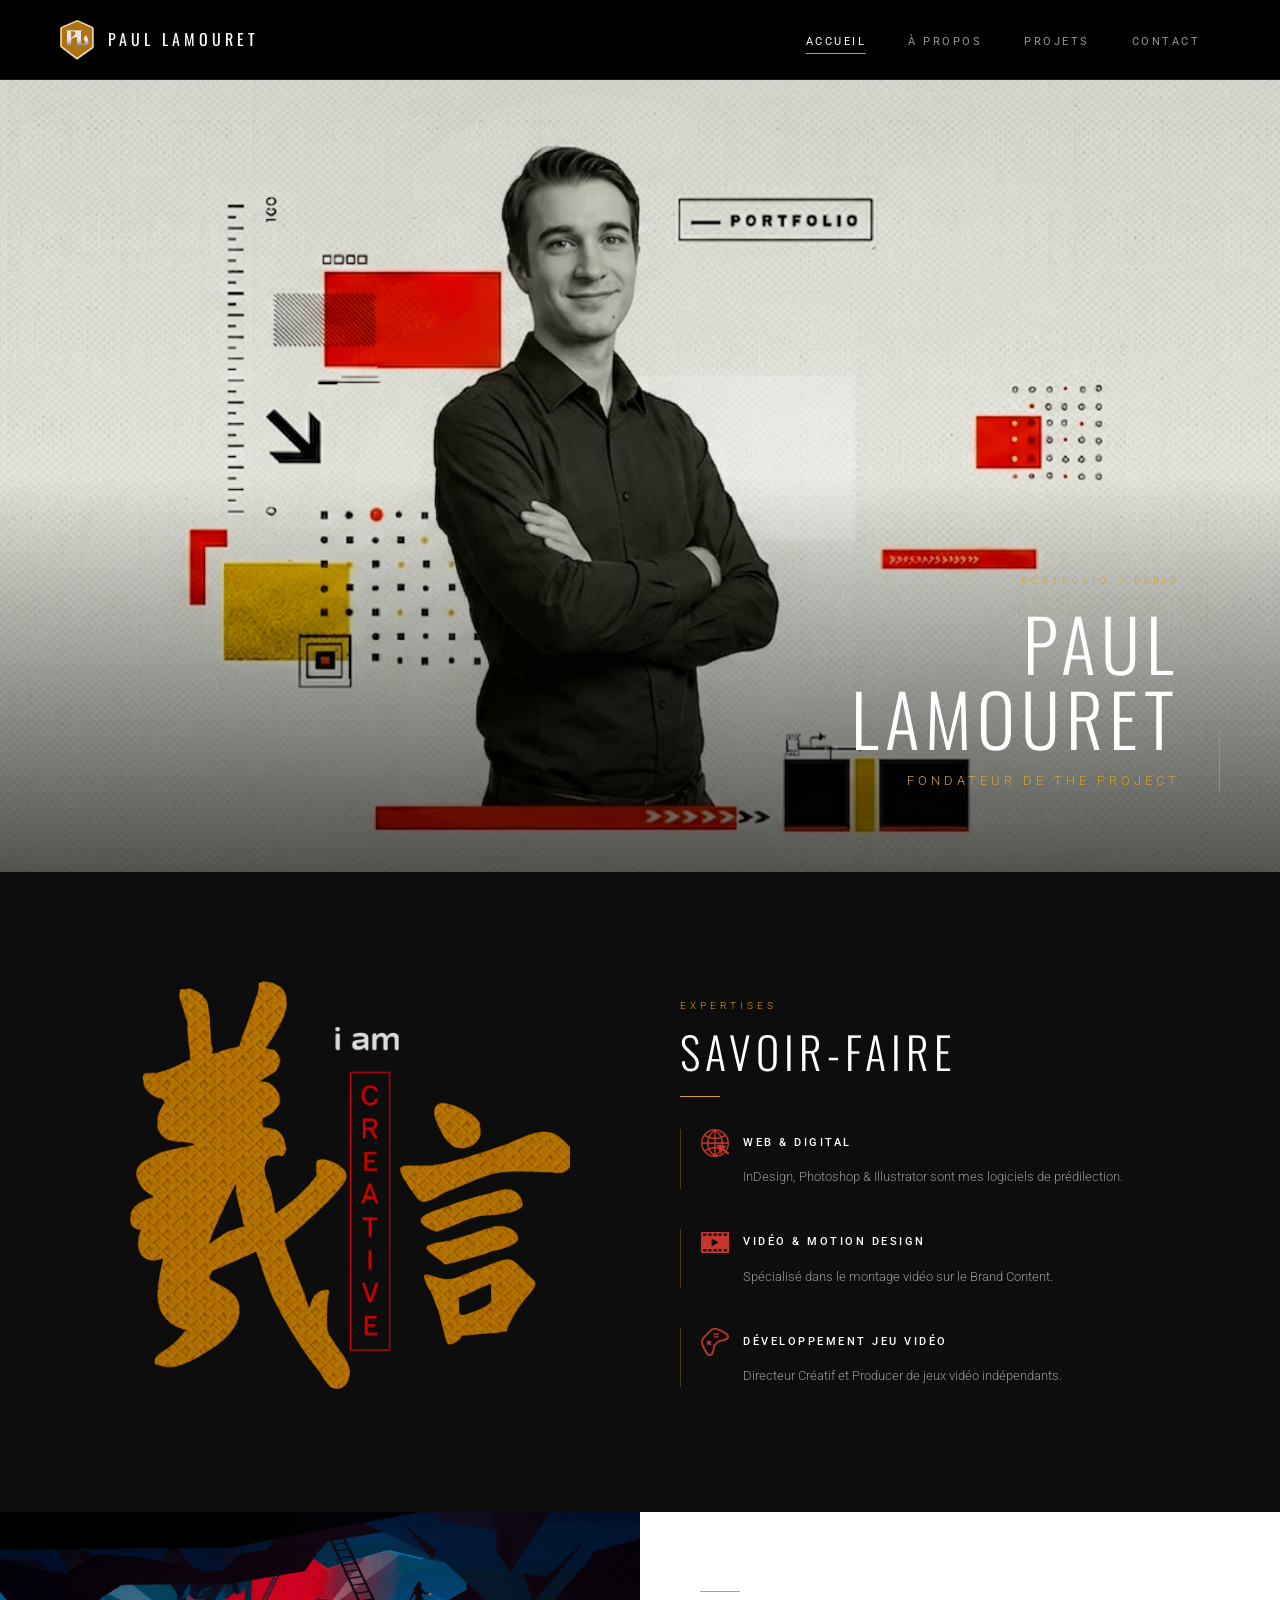
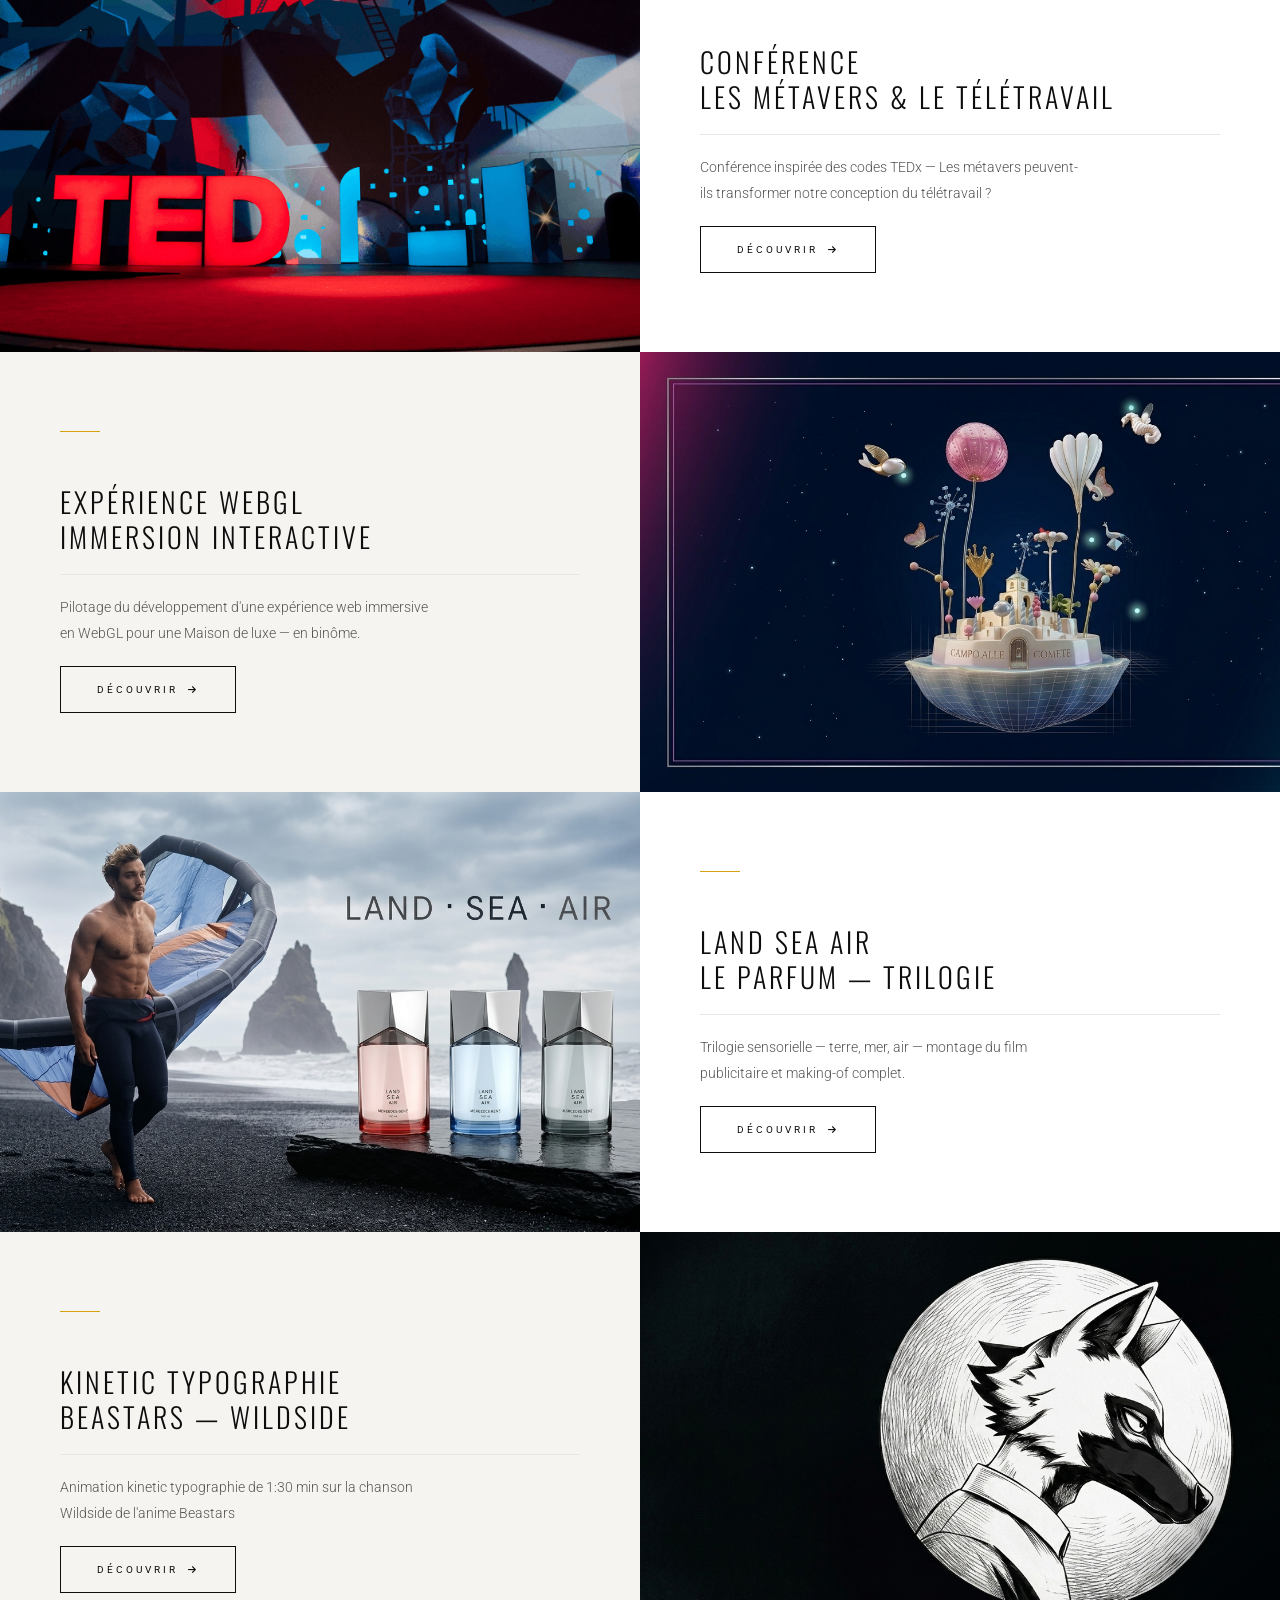
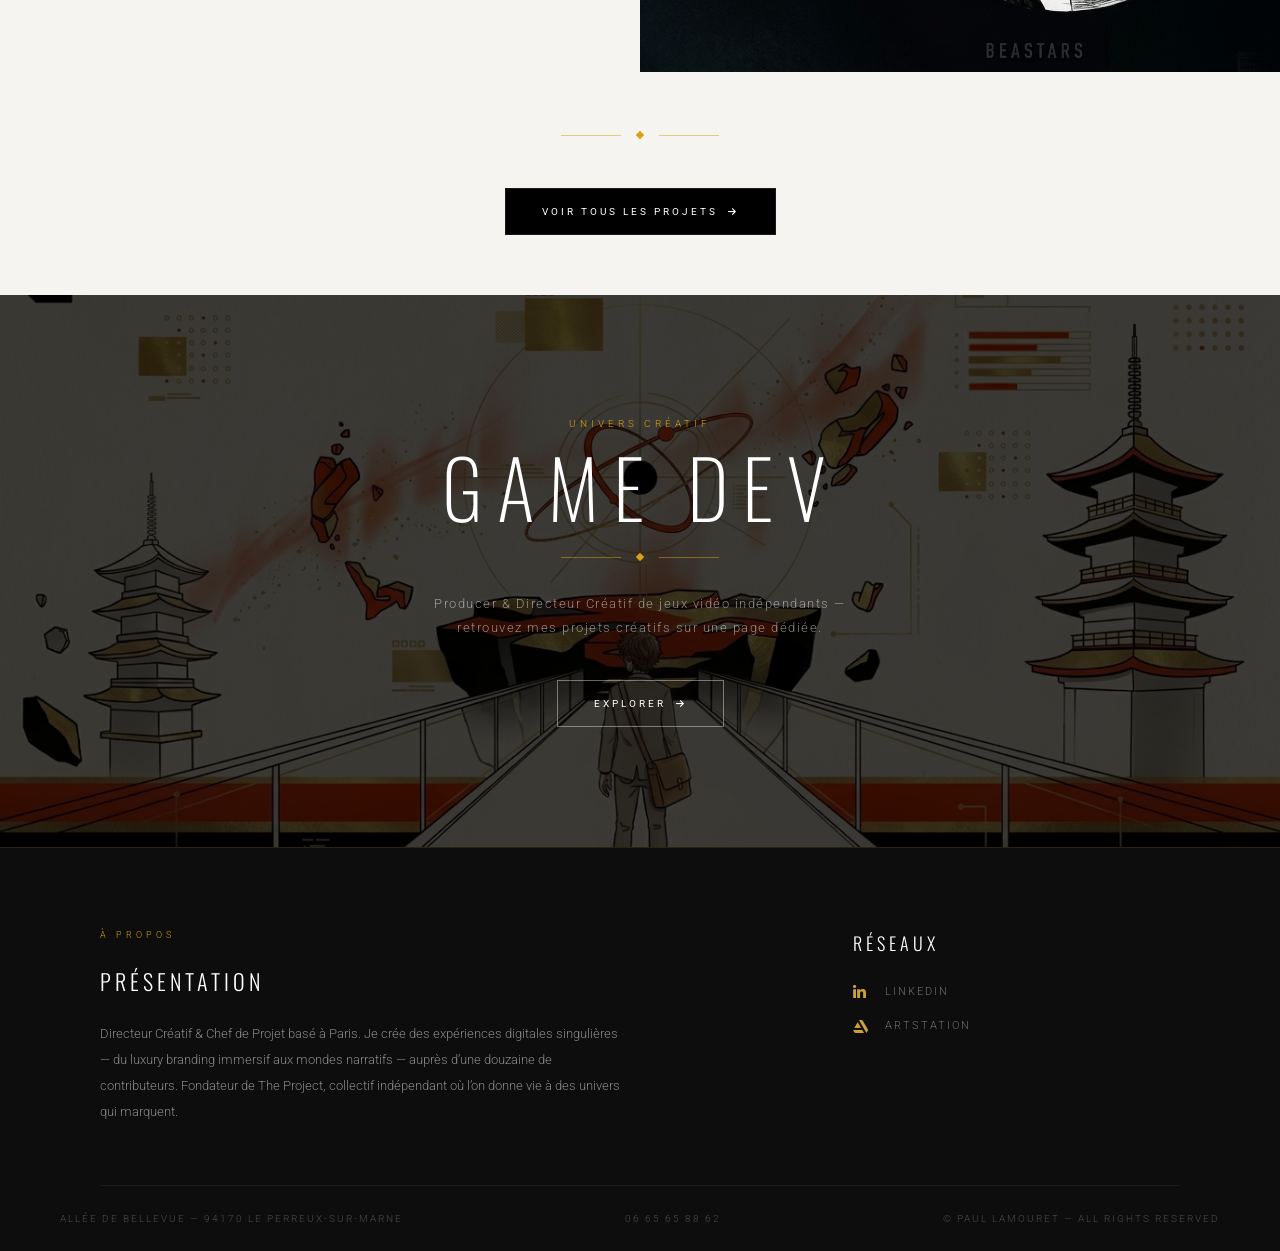
==== index.html @ 54b61cee "First Push Projet Porfolio" ====
<!DOCTYPE html>
<html lang="fr">
<head>
  <meta charset="UTF-8">
  <meta name="viewport" content="width=device-width, initial-scale=1.0">
  <title>Paul Lamouret | Directeur Créatif & Chef de Projet — Paris</title>
  <meta name="description" content="Portfolio de Paul Lamouret, Directeur Créatif & Chef de Projet basé à Paris. Projets digitaux, luxury branding, motion design et jeux vidéo narratifs indépendants.">
  <link rel="canonical" href="https://www.paul-lamouret.fr/">
  <!-- Open Graph -->
  <meta property="og:type"        content="website">
  <meta property="og:url"         content="https://www.paul-lamouret.fr/">
  <meta property="og:title"       content="Paul Lamouret | Directeur Créatif & Chef de Projet — Paris">
  <meta property="og:description" content="Portfolio de Paul Lamouret, Directeur Créatif & Chef de Projet basé à Paris. Projets digitaux, luxury branding, motion design et jeux vidéo narratifs indépendants.">
  <meta property="og:image"       content="https://www.paul-lamouret.fr/uploads/background-home-Paul-LAMOURET-sZfX.png">
  <!-- Twitter Card -->
  <meta name="twitter:card"        content="summary_large_image">
  <meta name="twitter:title"       content="Paul Lamouret | Directeur Créatif & Chef de Projet — Paris">
  <meta name="twitter:description" content="Portfolio de Paul Lamouret, Directeur Créatif & Chef de Projet basé à Paris.">
  <meta name="twitter:image"       content="https://www.paul-lamouret.fr/uploads/background-home-Paul-LAMOURET-sZfX.png">
  <link rel="icon" type="image/png" href="./uploads/Logo-final-e41I.png">
  <link rel="preconnect" href="https://fonts.googleapis.com">
  <link rel="preconnect" href="https://fonts.gstatic.com" crossorigin>
  <link href="https://fonts.googleapis.com/css2?family=Oswald:wght@200;300;400;600&family=Roboto:wght@100;300;400;500&display=swap" rel="stylesheet">
  <link rel="stylesheet" href="https://cdnjs.cloudflare.com/ajax/libs/font-awesome/6.5.0/css/all.min.css">
  <link rel="stylesheet" href="./css/style.css?v=1.0">
  <!-- Schema.org Person -->
  <script type="application/ld+json">
  {
    "@context": "https://schema.org",
    "@type": "Person",
    "name": "Paul Lamouret",
    "jobTitle": "Directeur Créatif & Chef de Projet",
    "url": "https://www.paul-lamouret.fr",
    "sameAs": [
      "https://fr.linkedin.com/in/paul-lamouret-89ba94174",
      "https://www.artstation.com/kenji-ashirogy"
    ],
    "address": {
      "@type": "PostalAddress",
      "addressLocality": "Le Perreux-sur-Marne",
      "postalCode": "94170",
      "addressCountry": "FR"
    },
    "email": "loky.jason@gmail.com",
    "telephone": "+33665658862"
  }
  </script>
</head>
<body>
  <script src="./js/load-navbar.js?v=1.0"></script>

  <!-- ========== HERO ========== -->
  <section class="hero fade-in" data-parallax style="background-image: url('./uploads/Home_hero.png');">
    <div class="hero-content">
      <span class="hero-label">Portfolio — Paris</span>
      <h1 class="hero-title fade-in">Paul<br>Lamouret</h1>
      <p class="hero-subtitle fade-in">Fondateur de The Project</p>
    </div>
  </section>

  <!-- ========== SERVICES ========== -->
  <section class="section section-dark">
    <div class="container">
      <div class="services-grid">

        <div>
          <img src="./uploads/Creative-6zF8.png" alt="Créatif" class="services-image">
        </div>

        <div>
          <span class="section-eyebrow fade-in">Expertises</span>
          <h2 class="section-title light fade-in">Savoir-faire</h2>
          <div class="gold-line"></div>
          <div class="service-list">

            <div class="service-item fade-in">
              <div class="service-item-header">
                <img src="./uploads/Web-7pFN.png" alt="">
                <span class="service-item-title">Web &amp; Digital</span>
              </div>
              <p>InDesign, Photoshop &amp; Illustrator sont mes logiciels de prédilection.</p>
            </div>

            <div class="service-item fade-in">
              <div class="service-item-header">
                <img src="./uploads/Video-pbIC.png" alt="">
                <span class="service-item-title">Vidéo &amp; Motion Design</span>
              </div>
              <p>Spécialisé dans le montage vidéo sur le Brand Content.</p>
            </div>

            <div class="service-item fade-in">
              <div class="service-item-header">
                <img src="./uploads/Game-I3lt.png" alt="">
                <span class="service-item-title">Développement Jeu Vidéo</span>
              </div>
              <p>Directeur Créatif et Producer de jeux vidéo indépendants.</p>
            </div>

          </div>
        </div>

      </div>
    </div>
  </section>

  <!-- ========== PROJETS FEATURED (générés dynamiquement) ========== -->
  <div id="featured-projects"></div>

  <!-- CTA Voir tous les projets -->
  <section class="section-sm" style="background:var(--off-white);">
    <div class="container text-center">
      <div class="ornament" style="margin-bottom:50px;">
        <div class="ornament-diamond"></div>
      </div>
      <a href="projects.html" class="btn btn-dark">
        <span>Voir tous les projets</span>
        <i class="fas fa-arrow-right" style="font-size:9px;"></i>
      </a>
    </div>
  </section>

  <!-- ========== GAME DEV CTA ========== -->
  <section class="gamedev-cta" style="background-image: url('./uploads/Banniere_GameDev.png');">
    <div class="gamedev-cta-content">
      <span class="section-eyebrow">Univers Créatif</span>
      <h2 class="gamedev-cta-title">Game Dev</h2>
      <div class="ornament" style="margin: 28px auto 32px;">
        <div class="ornament-diamond"></div>
      </div>
      <p class="gamedev-cta-text">Producer &amp; Directeur Créatif de jeux vidéo indépendants — retrouvez mes projets créatifs sur une page dédiée.</p>
      <a href="games.html" class="btn btn-outline-white">
        <span>Explorer</span>
        <i class="fas fa-arrow-right" style="font-size:9px;"></i>
      </a>
    </div>
  </section>


  <!-- Données projets (nécessaire pour la sélection dynamique) -->
  <script src="./js/projects-data.js?v=1.0"></script>
  <script src="./js/scroll-reveal.js?v=1.0"></script>
  <script src="./js/load-footer.js?v=1.0"></script>

  <script>
    // =====================================================
    // PROJETS FEATURED — CONFIGURATION
    // Pour changer les projets affichés, modifier uniquement
    // les "id" ci-dessous (doivent correspondre aux slugs de PROJECTS_DATA)
    // Le "label" est le sous-titre affiché sous le titre principal
    // =====================================================
    var FEATURED = [
      { id: 'conference-tedx',  label: 'Les Métavers & le Télétravail' },
      { id: 'experience-webgl', label: 'Immersion Interactive' },
      { id: 'land-sea-air',     label: 'Le Parfum — Trilogie' },
      { id: 'kinetic-beastars', label: 'Beastars — Wildside' }
    ];

    // ===== GÉNÉRATION DES SECTIONS =====
    var featuredRoot = document.getElementById('featured-projects');

    FEATURED.forEach(function(featured, i) {
      var project = PROJECTS_DATA.find(function(p) { return p.id === featured.id; });
      if (!project) return;

      var isReverse = (i % 2 === 1);
      var section   = document.createElement('section');
      section.className   = 'section';
      section.style.padding = '0';

      section.innerHTML =
        '<div class="project-row' + (isReverse ? ' reverse' : '') + '">' +
          '<div class="project-image project-image-link"' +
               ' style="background-image:url(\'' + project.heroImage + '\');' +
                        (isReverse ? ' background-position:left center;' : '') + '"' +
               ' data-href="project-detail.html?id=' + project.id + '"' +
               ' role="link" tabindex="0"' +
               ' aria-label="Voir le projet ' + project.title + '">' +
          '</div>' +
          '<div class="project-info"' + (isReverse ? ' style="background:var(--off-white);"' : '') + '>' +
            '<div class="gold-line"></div>' +
            '<h2>' + project.title + '<br>' + featured.label + '</h2>' +
            '<div class="project-separator"></div>' +
            '<p>' + project.description + '</p>' +
            '<div>' +
              '<a href="project-detail.html?id=' + project.id + '" class="btn btn-outline">' +
                '<span>Découvrir</span>' +
                '<i class="fas fa-arrow-right" style="font-size:9px;"></i>' +
              '</a>' +
            '</div>' +
          '</div>' +
        '</div>';

      featuredRoot.appendChild(section);
    });

    // ===== CLIC SUR LES IMAGES → PAGE DÉTAIL =====
    document.querySelectorAll('.project-image-link').forEach(function(el) {
      el.addEventListener('click', function() {
        window.location.href = el.dataset.href;
      });
      el.addEventListener('keydown', function(e) {
        if (e.key === 'Enter' || e.key === ' ') window.location.href = el.dataset.href;
      });
    });
  </script>

</body>
</html>
---- css/style.css ----
/* ============================================================
   PORTFOLIO PAUL LAMOURET — LUXURY EDITION
   Palette : #000 / #fff / #d9a00f (or) / #cca236 / #c17f18
   Typography : Oswald (titres) · Roboto (corps)
   ============================================================ */

/* ===== VARIABLES ===== */
:root {
  --gold:          #d9a00f;
  --gold-dark:     #c17f18;
  --gold-light:    #cca236;
  --black:         #000000;
  --off-black:     #0d0d0d;
  --charcoal:      #1a1a1a;
  --white:         #ffffff;
  --off-white:     #f5f4f0;
  --grey-light:    #e8e7e3;
  --grey-mid:      #999896;
  --grey-text:     #555;

  --font-display:  'Oswald', sans-serif;
  --font-body:     'Roboto', sans-serif;

  --ease:          cubic-bezier(0.25, 0.46, 0.45, 0.94);
  --speed:         0.45s;

  --navbar-h:      80px;
  --container-w:   1200px;
}

/* ===== RESET ===== */
*, *::before, *::after { box-sizing: border-box; margin: 0; padding: 0; }
html { scroll-behavior: smooth; font-size: 16px; }
body {
  font-family: var(--font-body);
  font-weight: 300;
  color: var(--off-black);
  background: var(--white);
  line-height: 1.7;
  -webkit-font-smoothing: antialiased;
}
img { max-width: 100%; display: block; }
a { text-decoration: none; color: inherit; }
ul { list-style: none; }

/* ===== SCROLLBAR (subtil) ===== */
::-webkit-scrollbar { width: 4px; }
::-webkit-scrollbar-track { background: var(--off-white); }
::-webkit-scrollbar-thumb { background: var(--gold); border-radius: 2px; }

/* ===== SÉLECTION ===== */
::selection { background: var(--gold); color: var(--white); }

/* =============================================
   NAVBAR
   ============================================= */
.navbar {
  position: fixed;
  top: 0; left: 0; right: 0;
  z-index: 1000;
  height: var(--navbar-h);
  background: var(--black);
  display: flex;
  align-items: center;
  justify-content: space-between;
  padding: 0 60px;
  border-bottom: 1px solid rgba(217,160,15,0.15);
}

/* Trait doré animé en bas de la navbar */
.navbar::after {
  content: '';
  position: absolute;
  bottom: 0; left: 0;
  width: 0; height: 1px;
  background: var(--gold);
  transition: width 0.8s var(--ease);
}
.navbar:hover::after { width: 100%; }

/* Logo / Brand */
.navbar-brand {
  display: flex;
  align-items: center;
  gap: 14px;
  color: var(--white);
}
.navbar-brand img { height: 40px; width: auto; opacity: 0.9; }
.navbar-brand-name {
  font-family: var(--font-display);
  font-size: 16px;
  font-weight: 400;
  letter-spacing: 4px;
  text-transform: uppercase;
  color: var(--white);
}

/* Menu */
.navbar-menu { display: flex; align-items: center; gap: 2px; }
.navbar-menu a {
  position: relative;
  color: var(--grey-mid);
  font-family: var(--font-body);
  font-size: 11px;
  font-weight: 400;
  letter-spacing: 2.5px;
  text-transform: uppercase;
  padding: 8px 20px;
  transition: color var(--speed) var(--ease);
}
.navbar-menu a::after {
  content: '';
  position: absolute;
  bottom: 2px; left: 50%;
  transform: translateX(-50%);
  width: 0; height: 1px;
  background: var(--gold);
  transition: width 0.35s var(--ease);
}
.navbar-menu a:hover,
.navbar-menu a.active { color: var(--white); }
.navbar-menu a:hover::after,
.navbar-menu a.active::after { width: calc(100% - 40px); }

/* Hamburger */
.hamburger {
  display: none;
  flex-direction: column;
  gap: 6px;
  cursor: pointer;
  background: none;
  border: none;
  padding: 8px;
}
.hamburger span {
  width: 24px; height: 1px;
  background: var(--white);
  transition: var(--speed) var(--ease);
  display: block;
}
.hamburger.open span:nth-child(1) { transform: translateY(7px) rotate(45deg); }
.hamburger.open span:nth-child(2) { opacity: 0; transform: scaleX(0); }
.hamburger.open span:nth-child(3) { transform: translateY(-7px) rotate(-45deg); }

/* Mobile Menu */
.mobile-menu {
  display: none;
  position: fixed;
  top: var(--navbar-h); left: 0; right: 0;
  background: var(--off-black);
  z-index: 999;
  flex-direction: column;
  border-top: 1px solid rgba(217,160,15,0.2);
}
.mobile-menu.open { display: flex; }
.mobile-menu a {
  color: var(--grey-mid);
  font-size: 11px;
  letter-spacing: 3px;
  text-transform: uppercase;
  padding: 20px 40px;
  border-bottom: 1px solid #1a1a1a;
  transition: color var(--speed);
}
.mobile-menu a:hover { color: var(--gold); padding-left: 50px; }

/* =============================================
   HERO
   ============================================= */
.hero {
  margin-top: var(--navbar-h);
  min-height: 88vh;
  background-size: cover;
  background-position: center center;
  background-repeat: no-repeat;
  position: relative;
  display: flex;
  align-items: flex-end;
  padding-bottom: 80px;
  overflow: hidden;
}

/* Dégradé bas du hero */
.hero::before {
  content: '';
  position: absolute;
  inset: 0;
  background: linear-gradient(
    to bottom,
    rgba(0,0,0,0.1) 0%,
    rgba(0,0,0,0.05) 50%,
    rgba(0,0,0,0.65) 100%
  );
}

/* Trait vertical doré décoratif */
.hero::after {
  content: '';
  position: absolute;
  bottom: 80px; right: calc(50% - 580px);
  width: 1px; height: 60px;
  background: var(--gold);
  opacity: 0.6;
}

.hero-content {
  position: relative;
  width: 100%;
  max-width: var(--container-w);
  margin: 0 auto;
  padding: 0 60px;
  text-align: right;
}

/* Petite étiquette au-dessus */
.hero-label {
  display: inline-block;
  font-size: 10px;
  letter-spacing: 4px;
  text-transform: uppercase;
  color: var(--gold);
  margin-bottom: 16px;
}

.hero-title {
  font-family: var(--font-display);
  font-size: clamp(42px, 6vw, 72px);
  font-weight: 300;
  letter-spacing: 6px;
  text-transform: uppercase;
  color: var(--white);
  line-height: 1.05;
}

.hero-subtitle {
  font-family: var(--font-body);
  font-size: 13px;
  font-weight: 300;
  letter-spacing: 4px;
  text-transform: uppercase;
  color: var(--gold-light);
  margin-top: 14px;
}

/* =============================================
   LAYOUT
   ============================================= */
.container {
  max-width: var(--container-w);
  margin: 0 auto;
  padding: 0 60px;
}

.section { padding: 100px 0; }
.section-sm { padding: 60px 0; }

.section-dark {
  background: var(--off-black);
  color: var(--white);
}

.section-cream { background: var(--off-white); }

/* Étiquette de section (petit texte chapô) */
.section-eyebrow {
  display: block;
  font-size: 10px;
  letter-spacing: 4px;
  text-transform: uppercase;
  color: var(--gold);
  margin-bottom: 14px;
}

/* Titre de section */
.section-title {
  font-family: var(--font-display);
  font-size: clamp(28px, 4vw, 44px);
  font-weight: 300;
  letter-spacing: 5px;
  text-transform: uppercase;
  line-height: 1.1;
  margin-bottom: 20px;
}

.section-title.light { color: var(--white); }

/* Ligne or fine (remplace les gros dividers) */
.gold-line {
  width: 40px; height: 1px;
  background: var(--gold);
  margin-bottom: 32px;
}
.gold-line.center { margin-left: auto; margin-right: auto; }

/* =============================================
   BOUTONS — STYLE LUXE
   ============================================= */
.btn {
  display: inline-flex;
  align-items: center;
  gap: 10px;
  padding: 14px 36px;
  font-family: var(--font-body);
  font-size: 10px;
  font-weight: 400;
  letter-spacing: 3px;
  text-transform: uppercase;
  cursor: pointer;
  transition: all var(--speed) var(--ease);
  border: 1px solid transparent;
  background: transparent;
  position: relative;
  overflow: hidden;
}

/* Remplissage glissant au hover */
.btn::before {
  content: '';
  position: absolute;
  inset: 0;
  background: var(--gold);
  transform: translateX(-101%);
  transition: transform 0.4s var(--ease);
  z-index: 0;
}
.btn > * { position: relative; z-index: 1; }

.btn:hover::before { transform: translateX(0); }

/* Variante noire */
.btn-dark {
  color: var(--white);
  border-color: var(--charcoal);
  background: var(--black);
}
.btn-dark:hover { color: var(--black); border-color: var(--gold); }

/* Variante outline (sur fond clair) */
.btn-outline {
  color: var(--off-black);
  border-color: var(--off-black);
}
.btn-outline:hover { color: var(--black); border-color: var(--gold); }

/* Variante outline blanc (sur fond sombre) */
.btn-outline-white {
  color: var(--white);
  border-color: rgba(255,255,255,0.4);
}
.btn-outline-white:hover { color: var(--black); border-color: var(--gold); }

/* Variante or */
.btn-gold {
  color: var(--black);
  border-color: var(--gold);
  background: var(--gold);
}
.btn-gold::before { background: var(--black); }
.btn-gold:hover { color: var(--gold); border-color: var(--black); }

.text-center { text-align: center; }

/* =============================================
   SERVICES (Home)
   ============================================= */
.services-grid {
  display: grid;
  grid-template-columns: 1fr 1fr;
  gap: 80px;
  align-items: center;
}

.services-image {
  width: 100%;
  max-height: 440px;
  object-fit: contain;
  opacity: 0.9;
  filter: contrast(1.05);
}

.service-list { display: flex; flex-direction: column; gap: 40px; }

.service-item {
  padding-left: 20px;
  border-left: 1px solid rgba(217,160,15,0.3);
  transition: border-color var(--speed);
}
.service-item:hover { border-left-color: var(--gold); }

.service-item-header {
  display: flex;
  align-items: center;
  gap: 14px;
  margin-bottom: 8px;
}

.service-item-header img {
  width: 28px;
  height: 28px;
  object-fit: contain;
  opacity: 0.8;
  display: inline-block;
}

.service-item-title {
  font-family: var(--font-body);
  font-size: 11px;
  font-weight: 500;
  letter-spacing: 2.5px;
  text-transform: uppercase;
  color: var(--white);
}

.service-item p {
  font-size: 13px;
  font-weight: 300;
  color: var(--grey-mid);
  line-height: 1.8;
  padding-left: 42px;
}

/* =============================================
   PROJETS FEATURED (Home)
   ============================================= */
.project-row {
  display: grid;
  grid-template-columns: 1fr 1fr;
  gap: 0;
  align-items: stretch;
}

/* Alternance : image à droite */
.project-row.reverse .project-image { order: 2; }
.project-row.reverse .project-info  { order: 1; }

.project-image {
  background-size: cover;
  background-position: center;
  background-repeat: no-repeat;
  min-height: 440px;
  position: relative;
  overflow: hidden;
}

/* Image cliquable (projets featured) */
.project-image-link { cursor: pointer; }

/* Zoom subtil au hover */
.project-image::after {
  content: '';
  position: absolute;
  inset: 0;
  background: rgba(0,0,0,0);
  transition: background var(--speed);
}
.project-row:hover .project-image::after {
  background: rgba(0,0,0,0.08);
}

.project-info {
  padding: 70px 60px;
  display: flex;
  flex-direction: column;
  justify-content: center;
  gap: 20px;
  background: var(--white);
}

.project-info .project-number {
  font-family: var(--font-display);
  font-size: 11px;
  letter-spacing: 4px;
  color: var(--gold);
  text-transform: uppercase;
}

.project-info h2 {
  font-family: var(--font-display);
  font-size: clamp(20px, 2.5vw, 28px);
  font-weight: 300;
  letter-spacing: 3px;
  text-transform: uppercase;
  color: var(--off-black);
  line-height: 1.25;
}

.project-info p {
  font-size: 14px;
  font-weight: 300;
  color: var(--grey-text);
  line-height: 1.85;
  max-width: 380px;
}

/* Séparateur en pointillés horizontal */
.project-separator {
  width: 100%;
  height: 1px;
  background: var(--grey-light);
}

/* =============================================
   ABOUT
   ============================================= */
.about-wrapper {
  margin-top: var(--navbar-h);
  display: grid;
  grid-template-columns: 1fr;
  gap: 0;
}

/* Section intro : Layout 50/50 */
.about-intro-grid {
  display: grid;
  grid-template-columns: 1fr 1fr;
  gap: 100px;
  padding: 100px 60px;
  align-items: flex-start;
}

.about-intro-left {
  display: flex;
  flex-direction: column;
  justify-content: flex-start;
}

.about-intro-left h1 {
  font-family: var(--font-display);
  font-size: clamp(32px, 5vw, 52px);
  font-weight: 300;
  letter-spacing: 5px;
  text-transform: uppercase;
  color: var(--gold);
  line-height: 1.1;
  margin-bottom: 8px;
}

.about-intro-left h3 {
  font-size: 11px;
  font-weight: 300;
  letter-spacing: 3px;
  text-transform: uppercase;
  color: var(--grey-mid);
  margin-bottom: 20px;
}

.about-intro-left .gold-line {
  margin-bottom: 30px;
}

.about-intro-left p {
  font-size: 12px;
  font-weight: 300;
  color: var(--grey-text);
  line-height: 1.85;
  margin-bottom: 16px;
}

.about-intro-left .btn {
  margin-top: 40px;
  width: fit-content;
}

/* Timeline professionnelle */
.about-timeline-pro {
  display: flex;
  flex-direction: column;
}

.timeline-title {
  font-family: var(--font-display);
  font-size: 10px;
  font-weight: 400;
  letter-spacing: 4px;
  text-transform: uppercase;
  color: var(--gold);
  margin-bottom: 30px;
  padding-top: 3px;
}

.timeline-track-vertical {
  display: flex;
  flex-direction: column;
  gap: 40px;
  position: relative;
  padding-left: 20px;
}

/* Trait vertical connecteur */
.timeline-track-vertical::before {
  content: '';
  position: absolute;
  left: 6px;
  top: 0;
  bottom: 0;
  width: 1px;
  background: var(--grey-light);
}

.timeline-item-pro {
  position: relative;
  padding-left: 24px;
}

/* Dot pour chaque item */
.timeline-item-pro::before {
  content: '';
  position: absolute;
  left: -26px;
  top: 2px;
  width: 12px;
  height: 12px;
  border-radius: 50%;
  border: 2px solid var(--gold);
  background: var(--white);
  box-shadow: 0 0 0 3px rgba(217, 160, 15, 0.08);
}

.timeline-period {
  font-size: 11px;
  font-weight: 400;
  letter-spacing: 1px;
  text-transform: uppercase;
  color: var(--gold);
  display: block;
  margin-bottom: 6px;
}

.timeline-item-pro h4 {
  font-family: var(--font-display);
  font-size: 13px;
  font-weight: 400;
  letter-spacing: 1.5px;
  text-transform: uppercase;
  color: var(--off-black);
  margin-bottom: 8px;
  transition: color var(--speed) var(--ease);
}

.timeline-company {
  font-size: 12px;
  font-weight: 300;
  color: var(--grey-text);
  line-height: 1.5;
}

.timeline-item-pro:hover h4 {
  color: var(--gold);
}

/* Séparateur visuel */
.about-separator {
  height: 1px;
  background: linear-gradient(to right, var(--grey-light) 0%, var(--grey-light) 80%, transparent 100%);
  margin: 40px 60px;
}

/* Section expertise : cards masonry */
.about-expertise {
  padding: 0 60px 40px;
}

.about-expertise .section-title {
  font-size: 28px;
  margin-bottom: 8px;
}

.about-expertise .gold-line {
  margin-bottom: 50px;
}


/* Skills bars */
.skills-list { display: flex; flex-direction: column; gap: 18px; }

.skill-item { }

.skill-header {
  display: flex;
  justify-content: space-between;
  align-items: baseline;
  margin-bottom: 8px;
}

.skill-label {
  font-size: 10px;
  font-weight: 400;
  letter-spacing: 3px;
  text-transform: uppercase;
  color: var(--off-black);
}

.skill-pct {
  font-size: 11px;
  color: var(--gold);
  letter-spacing: 1px;
}

.skill-track {
  width: 100%;
  height: 2px;
  background: var(--grey-light);
  position: relative;
}

.skill-fill {
  height: 2px;
  background: var(--gold);
  transition: width 1.2s var(--ease);
}

/* Expertise blocks — Cards masonry */
.expertise-list {
  display: grid;
  grid-template-columns: repeat(3, 1fr);
  gap: 24px;
}

.expertise-block {
  padding: 32px;
  border-left: 2px solid var(--gold);
  background: rgba(245, 244, 240, 0.6);
  transition: transform var(--speed) var(--ease), box-shadow var(--speed) var(--ease);
}

.expertise-block:hover {
  transform: translateY(-4px);
  box-shadow: 0 8px 24px rgba(0, 0, 0, 0.08);
}

.expertise-block h4 {
  font-family: var(--font-display);
  font-size: 14px;
  font-weight: 400;
  letter-spacing: 2px;
  text-transform: uppercase;
  color: var(--gold);
  margin-bottom: 14px;
}

.expertise-block p {
  font-size: 13px;
  font-weight: 300;
  color: var(--grey-text);
  line-height: 1.7;
  letter-spacing: 0.3px;
}

/* Contact strip (about) */
.contact-strip {
  background: var(--off-black);
  padding: 70px 0;
}

.contact-strip-grid {
  display: grid;
  grid-template-columns: repeat(3, 1fr);
  gap: 1px;
  background: rgba(255,255,255,0.06);
}

.contact-strip-item {
  padding: 40px 50px;
  background: var(--off-black);
  display: flex;
  flex-direction: column;
  gap: 10px;
  transition: background var(--speed);
}
.contact-strip-item:hover { background: var(--charcoal); }

.contact-strip-item i {
  font-size: 20px;
  color: var(--gold);
  margin-bottom: 8px;
}

.contact-strip-item h4 {
  font-size: 9px;
  letter-spacing: 4px;
  text-transform: uppercase;
  color: var(--gold-light);
  font-weight: 400;
}

.contact-strip-item p {
  font-size: 14px;
  font-weight: 300;
  color: rgba(255,255,255,0.7);
  line-height: 1.6;
}

/* =============================================
   PROJECTS PAGE
   ============================================= */
.projects-header {
  margin-top: var(--navbar-h);
  padding: 100px 60px 60px;
  display: flex;
  flex-direction: column;
  align-items: center;
  text-align: center;
}

.projects-header h1 {
  font-family: var(--font-display);
  font-size: clamp(28px, 4vw, 48px);
  font-weight: 300;
  letter-spacing: 8px;
  text-transform: uppercase;
  color: var(--off-black);
}

/* Grille projets */
.projects-grid {
  display: grid;
  grid-template-columns: repeat(4, 1fr);
  gap: 2px;
  background: var(--white);
  padding-bottom: 2px;
}

.project-card {
  position: relative;
  overflow: hidden;
  aspect-ratio: 2/3;
  cursor: pointer;
  background: var(--off-black);
}

.project-card img {
  width: 100%;
  height: 100%;
  object-fit: cover;
  transition: transform 0.8s var(--ease), opacity 0.4s;
  display: block;
  opacity: 0.88;
}

.project-card:hover img {
  transform: scale(1.08);
  opacity: 1;
}

.project-card-overlay {
  position: absolute;
  inset: 0;
  background: rgba(0,0,0,0.55);
  opacity: 0;
  transition: opacity 0.4s var(--ease);
  display: flex;
  flex-direction: column;
  align-items: center;
  justify-content: flex-end;
  padding: 28px 20px;
}

.project-card:hover .project-card-overlay { opacity: 1; }

/* Trait doré qui apparaît en bas de la carte */
.project-card-overlay::before {
  content: '';
  position: absolute;
  bottom: 0; left: 0; right: 0;
  height: 2px;
  background: var(--gold);
  transform: scaleX(0);
  transition: transform 0.4s var(--ease) 0.1s;
  transform-origin: left;
}
.project-card:hover .project-card-overlay::before { transform: scaleX(1); }

.project-card-caption {
  color: var(--white);
  font-size: 10px;
  font-weight: 400;
  letter-spacing: 2.5px;
  text-transform: uppercase;
  text-align: center;
}

.notion-cta {
  text-align: center;
  padding: 60px 0 80px;
}

/* =============================================
   PROJECT DETAIL PAGE
   ============================================= */

/* Hero */
.detail-hero {
  margin-top: var(--navbar-h);
  height: 65vh;
  background-size: cover;
  background-position: center;
  background-repeat: no-repeat;
  position: relative;
  display: flex;
  align-items: flex-end;
  overflow: hidden;
}
.detail-hero::before {
  content: '';
  position: absolute;
  inset: 0;
  background: linear-gradient(
    to bottom,
    rgba(0,0,0,0.15) 0%,
    rgba(0,0,0,0.65) 100%
  );
}
.detail-hero-content {
  position: relative;
  width: 100%;
  padding: 60px;
  display: flex;
  justify-content: space-between;
  align-items: flex-end;
}
.detail-hero-number {
  font-family: var(--font-display);
  font-size: clamp(60px, 8vw, 100px);
  font-weight: 200;
  letter-spacing: 4px;
  color: rgba(255,255,255,0.1);
  line-height: 1;
  flex-shrink: 0;
}
.detail-hero-title {
  font-family: var(--font-display);
  font-size: clamp(26px, 4vw, 52px);
  font-weight: 300;
  letter-spacing: 6px;
  text-transform: uppercase;
  color: var(--white);
  line-height: 1.1;
  margin-top: 10px;
}
.detail-hero-subtitle {
  font-size: 12px;
  font-weight: 300;
  letter-spacing: 4px;
  text-transform: uppercase;
  color: var(--gold-light);
  margin-top: 10px;
}

/* Back link */
.detail-back {
  padding: 20px 60px;
  border-bottom: 1px solid var(--grey-light);
}
.detail-back a {
  font-size: 10px;
  letter-spacing: 3px;
  text-transform: uppercase;
  color: var(--grey-mid);
  transition: color 0.3s var(--ease);
  display: inline-flex;
  align-items: center;
  gap: 10px;
}
.detail-back a:hover { color: var(--gold); }

/* Meta strip */
.detail-meta {
  background: var(--off-white);
  padding: 48px 60px;
  border-bottom: 1px solid var(--grey-light);
}
.detail-meta-grid {
  display: grid;
  grid-template-columns: repeat(4, 1fr);
  gap: 40px;
  max-width: var(--container-w);
  margin: 0 auto;
}
.detail-meta-label {
  display: block;
  font-size: 11px;
  letter-spacing: 4px;
  text-transform: uppercase;
  color: var(--gold);
  margin-bottom: 10px;
}
.detail-meta-value {
  font-family: var(--font-display);
  font-size: 14px;
  font-weight: 300;
  letter-spacing: 2px;
  text-transform: uppercase;
  color: var(--off-black);
  line-height: 1.5;
}

/* Content area */
.detail-content {
  max-width: 880px;
  margin: 0 auto;
  padding: 80px 60px;
}
.detail-block { margin-bottom: 64px; }
.detail-block:last-child { margin-bottom: 0; }

/* Text block */
.detail-text p {
  font-size: 15px;
  font-weight: 300;
  line-height: 2;
  color: var(--grey-text);
  margin-bottom: 22px;
  max-width: 680px;
}
.detail-text p:last-child { margin-bottom: 0; }
.detail-text h3 {
  font-family: var(--font-display);
  font-size: 14px;
  font-weight: 400;
  letter-spacing: 5px;
  text-transform: uppercase;
  color: var(--gold);
  margin-bottom: 20px;
  margin-top: 48px;
  padding-bottom: 10px;
  border-bottom: 1px solid var(--grey-light);
}
.detail-text h3:first-child { margin-top: 0; }

/* Lien de redirection élégant (pour liens externes) */
.detail-link {
  display: inline-flex;
  align-items: center;
  gap: 10px;
  padding: 12px 28px;
  margin-top: 20px;
  font-family: var(--font-body);
  font-size: 10px;
  font-weight: 400;
  letter-spacing: 3px;
  text-transform: uppercase;
  color: var(--white);
  background: var(--gold);
  border: 1px solid var(--gold);
  cursor: pointer;
  transition: all 0.35s var(--ease);
  text-decoration: none;
}
.detail-link:hover {
  background: var(--off-black);
  border-color: var(--gold);
  color: var(--gold);
}
.detail-link i {
  font-size: 8px;
}

/* Image block */
.detail-image img {
  width: 100%;
  height: auto;
  display: block;
}
.detail-image-duo {
  display: grid;
  grid-template-columns: 1fr 1fr;
  gap: 16px;
}
.detail-image-duo figure img {
  width: 100%;
  height: 100%;
  object-fit: cover;
  display: block;
}
.detail-caption {
  display: block;
  font-size: 10px;
  letter-spacing: 2px;
  text-transform: uppercase;
  color: var(--grey-mid);
  margin-top: 12px;
}

/* Video block */
.detail-video-wrap {
  position: relative;
  padding-bottom: 56.25%;
  height: 0;
  overflow: hidden;
  background: var(--off-black);
}
.detail-video-wrap iframe {
  position: absolute;
  inset: 0;
  width: 100%;
  height: 100%;
  border: none;
}

/* Quote block */
.detail-quote {
  border-left: 1px solid var(--gold);
  padding: 4px 0 4px 32px;
  margin: 0;
}
.detail-quote p {
  font-family: var(--font-display);
  font-size: 20px;
  font-weight: 300;
  letter-spacing: 2px;
  color: var(--off-black);
  line-height: 1.5;
}
.detail-quote cite {
  display: block;
  font-size: 10px;
  letter-spacing: 3px;
  text-transform: uppercase;
  color: var(--gold);
  margin-top: 14px;
  font-style: normal;
}

/* ===== GALLERY CAROUSEL ===== */
.detail-gallery { /* outer block — inherits .detail-block margin */ }

.gallery-viewport {
  overflow: hidden;
}
.gallery-track {
  display: flex;
  gap: 20px;
  transition: transform 0.55s cubic-bezier(0.4, 0, 0.2, 1);
  will-change: transform;
}
.gallery-slide {
  flex: 0 0 calc((100% - 40px) / 3);
  position: relative;
  overflow: hidden;
}
.gallery-slide {
  cursor: zoom-in;
}
.gallery-slide img {
  width: 100%;
  height: 360px;
  object-fit: cover;
  display: block;
  transition: transform 0.6s var(--ease);
}
.gallery-slide:hover img {
  transform: scale(1.04);
}
.gallery-slide-overlay {
  position: absolute;
  bottom: 0; left: 0; right: 0;
  padding: 28px 14px 12px;
  background: linear-gradient(transparent, rgba(0,0,0,0.65));
  opacity: 0;
  transition: opacity 0.3s var(--ease);
}
.gallery-slide:hover .gallery-slide-overlay { opacity: 1; }
.gallery-slide-overlay span {
  font-family: var(--font-body);
  font-size: 10px;
  font-weight: 300;
  letter-spacing: 2px;
  text-transform: uppercase;
  color: var(--white);
}

/* Gallery statique — ≤ 3 images (grille portrait) */
.detail-gallery-static {
  display: grid;
  gap: 20px;
}
.detail-gallery-static.count-1 { grid-template-columns: 1fr; max-width: 560px; }
.detail-gallery-static.count-2 { grid-template-columns: repeat(2, 1fr); }
.detail-gallery-static.count-3 { grid-template-columns: repeat(3, 1fr); }
.detail-gallery-static .gallery-slide img {
  height: 360px;       /* cohérent avec le carrousel */
  aspect-ratio: unset; /* reset — height fixe prend le dessus */
}

/* Gallery nav bar */
.gallery-nav {
  display: flex;
  align-items: center;
  justify-content: space-between;
  margin-top: 18px;
}
.gallery-arrows { display: flex; gap: 24px; }
.gallery-arrow {
  background: none;
  border: none;
  font-family: var(--font-body);
  font-size: 10px;
  font-weight: 300;
  letter-spacing: 3px;
  text-transform: uppercase;
  color: var(--grey-mid);
  cursor: pointer;
  padding: 0;
  transition: color 0.3s var(--ease);
}
.gallery-arrow:hover { color: var(--gold-dark); }
.gallery-arrow:disabled { opacity: 0.2; cursor: default; pointer-events: none; }
.gallery-counter {
  font-family: var(--font-display);
  font-size: 11px;
  font-weight: 300;
  letter-spacing: 4px;
  color: var(--grey-mid);
}

/* Gallery — strong text in detail blocks */
.detail-text strong {
  font-weight: 500;
  color: var(--off-black);
}

/* Prev / Next navigation */
.detail-nav {
  background: var(--off-black);
  border-top: 1px solid rgba(255,255,255,0.06);
}
.detail-nav-grid {
  display: grid;
  grid-template-columns: 1fr 1fr;
}
.detail-nav-item {
  display: flex;
  flex-direction: column;
  gap: 10px;
  padding: 50px 60px;
  text-decoration: none;
  color: inherit;
  transition: background var(--speed) var(--ease);
  border-bottom: 1px solid rgba(255,255,255,0.06);
}
.detail-nav-item:hover { background: var(--charcoal); }
.detail-nav-item.nav-next {
  border-left: 1px solid rgba(255,255,255,0.06);
  align-items: flex-end;
  text-align: right;
}
.detail-nav-item.nav-empty {
  opacity: 0.2;
  pointer-events: none;
}
.detail-nav-dir {
  font-size: 9px;
  letter-spacing: 4px;
  text-transform: uppercase;
  color: var(--gold);
}
.detail-nav-title {
  font-family: var(--font-display);
  font-size: clamp(14px, 2vw, 22px);
  font-weight: 300;
  letter-spacing: 3px;
  text-transform: uppercase;
  color: var(--white);
  line-height: 1.2;
}
.detail-nav-sub {
  font-size: 10px;
  letter-spacing: 2px;
  text-transform: uppercase;
  color: rgba(255,255,255,0.3);
}

/* ===== Responsive detail ===== */
@media (max-width: 900px) {
  .detail-hero-content { padding: 40px 24px; flex-direction: column; align-items: flex-start; gap: 12px; }
  .detail-hero-number  { display: none; }
  .detail-back         { padding: 16px 24px; }
  .detail-meta         { padding: 36px 24px; }
  .detail-meta-grid    { grid-template-columns: 1fr 1fr; gap: 24px; }
  .detail-content      { padding: 50px 24px; }
  .detail-nav-item     { padding: 36px 24px; }
  /* Gallery carrousel : 2 images visibles */
  .gallery-slide                        { flex: 0 0 calc((100% - 20px) / 2); }
  /* Gallery statique : 3 images → 2 colonnes */
  .detail-gallery-static.count-3       { grid-template-columns: repeat(2, 1fr); }
}
@media (max-width: 600px) {
  .detail-meta-grid   { grid-template-columns: 1fr 1fr; }
  .detail-image-duo   { grid-template-columns: 1fr; }
  .detail-nav-grid    { grid-template-columns: 1fr; }
  .detail-nav-item.nav-next { border-left: none; border-top: 1px solid rgba(255,255,255,0.06); align-items: flex-start; text-align: left; }
  /* Gallery carrousel : 1 image visible */
  .gallery-slide                        { flex: 0 0 100%; }
  /* Gallery statique : toujours 1 colonne */
  .detail-gallery-static.count-2,
  .detail-gallery-static.count-3       { grid-template-columns: 1fr; }
}

/* =============================================
   CONTACT PAGE
   ============================================= */
.contact-hero {
  margin-top: var(--navbar-h);
  min-height: 65vh;
  background-size: cover;
  background-position: center 28%;
  background-repeat: no-repeat;
  position: relative;
}

/* Vignette douce en bas */
.contact-hero::after {
  content: '';
  position: absolute;
  bottom: 0; left: 0; right: 0;
  height: 40%;
  background: linear-gradient(to top, rgba(255,255,255,0.9), transparent);
}

.contact-main-grid {
  display: grid;
  grid-template-columns: 1fr 1fr;
  gap: 100px;
  align-items: center;
  padding: 100px 0;
}

.contact-photo {
  width: 100%;
  max-width: 420px;
  display: block;
  filter: grayscale(15%);
  transition: filter var(--speed);
}
.contact-photo:hover { filter: grayscale(0%); }

.contact-intro h1 {
  font-family: var(--font-display);
  font-size: clamp(28px, 3.5vw, 44px);
  font-weight: 300;
  letter-spacing: 6px;
  text-transform: uppercase;
  color: var(--off-black);
  line-height: 1.1;
}

.contact-links {
  display: flex;
  flex-direction: column;
  gap: 16px;
  margin-top: 36px;
}

.contact-link-item {
  display: flex;
  align-items: center;
  gap: 16px;
  font-size: 14px;
  font-weight: 300;
  color: var(--grey-text);
  transition: color var(--speed);
}
.contact-link-item:hover { color: var(--gold); }
.contact-link-item i {
  width: 18px;
  font-size: 14px;
  color: var(--gold);
  flex-shrink: 0;
}

/* Formulaire */
.contact-form-section {
  display: grid;
  grid-template-columns: 1fr 1fr;
  gap: 100px;
  align-items: start;
  padding: 60px 0 100px;
}

.form-image {
  width: 100%;
  max-width: 380px;
  opacity: 0.85;
}

.contact-form-col h2 {
  font-family: var(--font-display);
  font-size: clamp(20px, 2.5vw, 32px);
  font-weight: 300;
  letter-spacing: 5px;
  text-transform: uppercase;
  color: var(--off-black);
  margin-bottom: 8px;
}

.form-group { margin-bottom: 18px; }

.form-group input,
.form-group textarea {
  width: 100%;
  padding: 14px 0;
  font-size: 13px;
  font-family: var(--font-body);
  font-weight: 300;
  letter-spacing: 1px;
  background: transparent;
  border: none;
  border-bottom: 1px solid var(--grey-light);
  color: var(--off-black);
  outline: none;
  transition: border-color var(--speed);
}

.form-group input::placeholder,
.form-group textarea::placeholder {
  font-size: 10px;
  letter-spacing: 2px;
  text-transform: uppercase;
  color: var(--grey-mid);
}

.form-group input:focus,
.form-group textarea:focus {
  border-bottom-color: var(--gold);
}

.form-group textarea {
  min-height: 120px;
  resize: none;
  display: block;
}

/* =============================================
   LIGHTBOX
   ============================================= */
.lb-overlay {
  display: none;          /* masqué par défaut — display:flex ci-dessous prend le dessus */
  position: fixed;
  top: 0; left: 0; right: 0; bottom: 0;
  z-index: 9999;
  background: rgba(0, 0, 0, 0.94);
  align-items: center;
  justify-content: center;
}
.lb-overlay.open {
  display: flex;
  animation: lbFadeIn 0.25s ease;
}
@keyframes lbFadeIn {
  from { opacity: 0; }
  to   { opacity: 1; }
}
.lb-close {
  position: fixed;
  top: 28px;
  right: 32px;
  background: none;
  border: none;
  color: rgba(255,255,255,0.45);
  font-family: var(--font-body);
  font-size: 18px;
  line-height: 1;
  cursor: pointer;
  padding: 8px;
  transition: color 0.2s var(--ease);
  z-index: 1;
}
.lb-close:hover { color: var(--white); }
.lb-inner {
  display: flex;
  flex-direction: column;
  align-items: center;
  max-width: min(92vw, 1100px);
}
.lb-img {
  max-width: 100%;
  max-height: 80vh;
  object-fit: contain;
  display: block;
  transition: opacity 0.2s var(--ease);
}
.lb-caption {
  font-family: var(--font-body);
  font-size: 10px;
  font-weight: 300;
  letter-spacing: 3px;
  text-transform: uppercase;
  color: rgba(255, 255, 255, 0.38);
  margin-top: 18px;
  text-align: center;
  min-height: 14px;
}
.lb-arrow {
  position: fixed;
  top: 50%;
  transform: translateY(-50%);
  background: none;
  border: none;
  color: rgba(255,255,255,0.30);
  font-family: var(--font-body);
  font-size: 10px;
  font-weight: 300;
  letter-spacing: 3px;
  text-transform: uppercase;
  cursor: pointer;
  padding: 24px 20px;
  transition: color 0.2s var(--ease);
}
.lb-arrow:hover { color: rgba(255,255,255,0.75); }
.lb-arrow:disabled { opacity: 0.1; cursor: default; pointer-events: none; }
.lb-prev { left: 12px; }
.lb-next { right: 12px; }

/* =============================================
   FOOTER
   ============================================= */
.footer {
  background: var(--off-black);
  padding: 80px 0 0;
  border-top: 1px solid rgba(217,160,15,0.15);
}

.footer-grid {
  display: grid;
  grid-template-columns: 2fr 1fr;
  gap: 100px;
  padding-bottom: 60px;
  border-bottom: 1px solid rgba(255,255,255,0.06);
}

.footer-eyebrow {
  font-size: 9px;
  letter-spacing: 4px;
  text-transform: uppercase;
  color: var(--gold);
  margin-bottom: 20px;
  display: block;
}

.footer-title {
  font-family: var(--font-display);
  font-size: 22px;
  font-weight: 300;
  letter-spacing: 4px;
  text-transform: uppercase;
  color: var(--white);
  margin-bottom: 20px;
}

.footer-text {
  font-size: 13px;
  font-weight: 300;
  color: rgba(255,255,255,0.5);
  line-height: 2;
  max-width: 520px;
}

.footer-social-title {
  font-family: var(--font-display);
  font-size: 18px;
  font-weight: 300;
  letter-spacing: 4px;
  text-transform: uppercase;
  color: var(--white);
  margin-bottom: 24px;
}

.footer-social-links {
  display: flex;
  flex-direction: column;
  gap: 16px;
}

.footer-social-link {
  display: flex;
  align-items: center;
  gap: 14px;
  font-size: 11px;
  letter-spacing: 2px;
  text-transform: uppercase;
  color: rgba(255,255,255,0.4);
  transition: color var(--speed);
}
.footer-social-link i { color: var(--gold-light); font-size: 15px; width: 18px; }
.footer-social-link:hover { color: var(--gold); }

.footer-bottom {
  padding: 24px 60px;
  display: flex;
  justify-content: space-between;
  align-items: center;
  flex-wrap: wrap;
  gap: 12px;
}

.footer-bottom span {
  font-size: 10px;
  letter-spacing: 2px;
  text-transform: uppercase;
  color: rgba(255,255,255,0.25);
}

/* =============================================
   PROJECTS PAGE — FILTER BAR
   ============================================= */
.filter-bar {
  display: flex;
  justify-content: center;
  flex-wrap: wrap;
  gap: 0;
  margin: 48px 0 56px;
  border-bottom: 1px solid var(--grey-light);
}

.filter-btn {
  background: none;
  border: none;
  padding: 14px 28px;
  font-family: var(--font-body);
  font-size: 10px;
  font-weight: 400;
  letter-spacing: 4px;
  text-transform: uppercase;
  color: var(--grey-mid);
  cursor: pointer;
  position: relative;
  transition: color 0.3s ease;
}

.filter-btn::after {
  content: '';
  position: absolute;
  bottom: -1px;
  left: 0;
  right: 0;
  height: 1px;
  background: var(--gold);
  transform: scaleX(0);
  transition: transform 0.3s ease;
}

.filter-btn:hover { color: var(--gold-dark); }
.filter-btn.active { color: var(--gold); }
.filter-btn.active::after { transform: scaleX(1); }

/* =============================================
   PROJECTS PAGE — PAGINATION
   ============================================= */
.pagination {
  display: flex;
  justify-content: center;
  align-items: center;
  gap: 24px;
  padding: 48px 0 80px;
}

/* Séparateur · entre numéros */
.page-sep {
  font-size: 10px;
  color: var(--grey-light);
  letter-spacing: 2px;
  user-select: none;
  pointer-events: none;
}

/* Boutons numéros et flèches */
.page-btn {
  background: none;
  border: none;
  padding: 0 0 4px;
  font-family: var(--font-display);
  font-size: 13px;
  font-weight: 300;
  letter-spacing: 3px;
  color: var(--grey-mid);
  cursor: pointer;
  position: relative;
  transition: color 0.3s var(--ease);
}

/* Soulignement or — invisible par défaut */
.page-btn::after {
  content: '';
  position: absolute;
  bottom: 0; left: 0; right: 0;
  height: 1px;
  background: var(--gold);
  transform: scaleX(0);
  transition: transform 0.3s var(--ease);
  transform-origin: left;
}

.page-btn:hover { color: var(--gold-dark); }
.page-btn:hover::after { transform: scaleX(1); }

/* Page active */
.page-btn.active {
  color: var(--gold);
}
.page-btn.active::after { transform: scaleX(1); }

/* Flèches — style léger */
.page-btn.page-arrow {
  font-family: var(--font-body);
  font-size: 10px;
  letter-spacing: 3px;
  text-transform: uppercase;
  color: var(--grey-mid);
}
.page-btn.page-arrow::after { display: none; }
.page-btn.page-arrow:hover { color: var(--gold-dark); }

.page-btn:disabled { opacity: 0.2; cursor: default; pointer-events: none; }

/* État vide filtre */
.projects-empty {
  display: none;
  text-align: center;
  padding: 80px 0;
  font-size: 10px;
  letter-spacing: 4px;
  text-transform: uppercase;
  color: var(--grey-mid);
}

/* (ancien bloc PROJECTS PAGE — LIGHTBOX supprimé — remplacé par la section LIGHTBOX ci-dessus) */

/* =============================================
   SECTION DIVIDER DÉCORATIF
   ============================================= */
.ornament {
  display: flex;
  align-items: center;
  gap: 16px;
  margin: 0 auto;
  width: fit-content;
}
.ornament::before,
.ornament::after {
  content: '';
  width: 60px; height: 1px;
  background: var(--gold);
  opacity: 0.5;
}
.ornament-diamond {
  width: 6px; height: 6px;
  background: var(--gold);
  transform: rotate(45deg);
}

/* =============================================
   GAME DEV CTA (Home)
   ============================================= */
.gamedev-cta {
  position: relative;
  padding: 120px 0;
  text-align: center;
  background-size: cover;
  background-position: center;
  background-repeat: no-repeat;
}
.gamedev-cta::before {
  content: '';
  position: absolute;
  inset: 0;
  background: rgba(0, 0, 0, 0.76);
}
.gamedev-cta-content {
  position: relative;
  z-index: 1;
  max-width: var(--container-w);
  margin: 0 auto;
  padding: 0 60px;
}
.gamedev-cta-title {
  font-family: var(--font-display);
  font-size: clamp(40px, 7vw, 80px);
  font-weight: 200;
  letter-spacing: 14px;
  text-transform: uppercase;
  color: var(--white);
  line-height: 1;
  margin-bottom: 0;
}
.gamedev-cta-text {
  font-size: 13px;
  font-weight: 300;
  letter-spacing: 1.5px;
  color: rgba(255, 255, 255, 0.5);
  max-width: 440px;
  margin: 0 auto 40px;
  line-height: 1.85;
}

/* =============================================
   MOTION DESIGN — ANIMATIONS LUXE
   ============================================= */

/* KEYFRAMES */
@keyframes growLine {
  from { width: 0; }
  to { width: 40px; }
}

@keyframes fadeInUp {
  from {
    opacity: 0;
    transform: translateY(20px);
  }
  to {
    opacity: 1;
    transform: translateY(0);
  }
}

@keyframes pulse {
  0%, 100% {
    transform: scale(1);
  }
  50% {
    transform: scale(1.08);
  }
}

@keyframes glowPulse {
  0%, 100% {
    box-shadow: 0 0 8px rgba(217, 160, 15, 0);
  }
  50% {
    box-shadow: 0 0 12px rgba(217, 160, 15, 0.15);
  }
}

@keyframes slideInRight {
  from {
    opacity: 0;
    transform: translateX(30px);
  }
  to {
    opacity: 1;
    transform: translateX(0);
  }
}

@keyframes slideInLeft {
  from {
    opacity: 0;
    transform: translateX(-30px);
  }
  to {
    opacity: 1;
    transform: translateX(0);
  }
}

/* FADE-IN au SCROLL */
.fade-in {
  opacity: 0;
  transform: translateY(20px);
  transition: opacity 0.6s var(--ease), transform 0.6s var(--ease);
}

.fade-in.visible {
  opacity: 1;
  transform: translateY(0);
}

/* GOLD-LINE ANIMATION */
.gold-line {
  width: 0;
  height: 1px;
  background: var(--gold);
  animation: growLine 0.7s var(--ease) 0.1s forwards;
}

/* TIMELINE DOTS PULSE */
.timeline-dot {
  animation: glowPulse 2s ease-in-out infinite;
}

.timeline-item-pro .timeline-dot {
  animation: glowPulse 2s ease-in-out infinite;
}

/* HOVER EFFECTS — GLOW */
.btn:hover,
.timeline-item-pro:hover h4,
.expertise-block:hover h4 {
  text-shadow: 0 0 8px rgba(217, 160, 15, 0.15);
}

/* LETTER SPACING ANIMATION au HOVER — inertie standard */
h1,
h2,
h3 {
  transition: letter-spacing 1.1s cubic-bezier(0.34, 1.56, 0.64, 1);
}

h1:hover,
h2:hover,
h3:hover {
  letter-spacing: calc(var(--letter-spacing, 0.1em) + 0.08em);
}

/* LETTER SPACING DOUX pour h1 "Paul LAMOURET" et h2 "Savoir-Faire" */
.about-intro-left h1,
.about-expertise h2,
.hero-title,
.section-title {
  transition: letter-spacing 0.75s ease-out !important;
}

/* STAGGER ANIMATION (pour nth-child) */
.expertise-block {
  animation: fadeInUp 0.6s var(--ease) backwards;
}

.expertise-block:nth-child(1) { animation-delay: 0s; }
.expertise-block:nth-child(2) { animation-delay: 0.1s; }
.expertise-block:nth-child(3) { animation-delay: 0.2s; }
.expertise-block:nth-child(4) { animation-delay: 0.3s; }
.expertise-block:nth-child(5) { animation-delay: 0.4s; }

/* TIMELINE ITEMS STAGGER */
.timeline-item-pro {
  animation: slideInLeft 0.6s var(--ease) backwards;
}

.timeline-item-pro:nth-child(1) { animation-delay: 0s; }
.timeline-item-pro:nth-child(2) { animation-delay: 0.1s; }
.timeline-item-pro:nth-child(3) { animation-delay: 0.2s; }
.timeline-item-pro:nth-child(4) { animation-delay: 0.3s; }

/* SERVICE ITEMS STAGGER */
.service-item {
  animation: fadeInUp 0.6s var(--ease) backwards;
}

.service-item:nth-child(1) { animation-delay: 0.1s; }
.service-item:nth-child(2) { animation-delay: 0.2s; }
.service-item:nth-child(3) { animation-delay: 0.3s; }

/* ACCESSIBILITY — Respect prefers-reduced-motion */
@media (prefers-reduced-motion: reduce) {
  .reduce-motion,
  .reduce-motion .fade-in,
  .reduce-motion .gold-line,
  .reduce-motion .expertise-block,
  .reduce-motion .timeline-item-pro,
  .reduce-motion .service-item {
    animation: none !important;
    transition: none !important;
    opacity: 1 !important;
    transform: none !important;
  }
}

/* =============================================
   UTILITAIRES
   ============================================= */
.mt-20  { margin-top: 20px; }
.mt-40  { margin-top: 40px; }
.mt-60  { margin-top: 60px; }
.mb-20  { margin-bottom: 20px; }
.mb-40  { margin-bottom: 40px; }

/* =============================================
   RESPONSIVE
   ============================================= */
@media (max-width: 1024px) {
  .navbar      { padding: 0 30px; }
  .container   { padding: 0 30px; }
  .hero-content { padding: 0 30px; }

  /* About responsive */
  .about-intro-grid { grid-template-columns: 1fr; gap: 60px; padding: 80px 30px; }
  .about-separator { margin: 30px 30px; }
  .about-expertise { padding: 0 30px 30px; }
  .expertise-list { grid-template-columns: repeat(2, 1fr); gap: 20px; }

  .contact-form-section { gap: 50px; }
  .footer-bottom { padding: 24px 30px; }
}

@media (max-width: 900px) {
  :root { --navbar-h: 65px; }
  .navbar { padding: 0 24px; }
  .navbar-brand-name { font-size: 13px; letter-spacing: 3px; }
  .navbar-menu  { display: none; }
  .hamburger    { display: flex; }

  .hero { min-height: 70vh; padding-bottom: 50px; }
  .hero-content { padding: 0 24px; text-align: center; }
  .hero::after  { display: none; }

  .container  { padding: 0 24px; }
  .section    { padding: 70px 0; }

  .services-grid { grid-template-columns: 1fr; gap: 50px; }
  .services-image { display: none; }

  .project-row { grid-template-columns: 1fr; }
  .project-row.reverse .project-image,
  .project-row.reverse .project-info { order: unset; }
  .project-image  { min-height: 260px; }
  .project-info   { padding: 50px 30px; }

  .contact-strip-grid { grid-template-columns: 1fr; }
  .contact-strip-item { padding: 30px 30px; }

  /* About responsive */
  .about-intro-grid { padding: 70px 24px; }
  .about-intro-left h1 { font-size: clamp(28px, 4.5vw, 44px); }
  .timeline-track-vertical { gap: 32px; padding-left: 16px; }
  .timeline-item-pro { padding-left: 20px; }
  .timeline-item-pro::before { left: -22px; }
  .about-separator { margin: 30px 24px; }
  .about-expertise { padding: 0 24px 30px; }
  .expertise-list { grid-template-columns: 1fr; gap: 16px; }
  .expertise-block { padding: 28px; }

  .gamedev-cta { padding: 80px 0; }
  .gamedev-cta-content { padding: 0 24px; }

  .projects-header { padding: 80px 24px 40px; }
  .projects-grid { grid-template-columns: repeat(2, 1fr); }

  .contact-main-grid  { grid-template-columns: 1fr; gap: 40px; padding: 60px 0; }
  .contact-photo      { max-width: 300px; margin: 0 auto; }
  .contact-form-section { grid-template-columns: 1fr; gap: 40px; padding: 40px 0 70px; }
  .form-image { display: none; }

  .footer-grid   { grid-template-columns: 1fr; gap: 40px; padding-bottom: 40px; }
  .footer-bottom { flex-direction: column; text-align: center; gap: 8px; }

  /* Filter & Pagination */
  .filter-bar    { margin: 32px 0 40px; }
  .filter-btn    { padding: 12px 16px; letter-spacing: 2.5px; }
  .pagination    { padding: 32px 0 60px; gap: 6px; }
  .page-btn      { width: 32px; height: 32px; }
}

@media (max-width: 600px) {
  .hero { min-height: 60vh; }
  .projects-grid { grid-template-columns: 1fr 1fr; gap: 2px; }
  .section { padding: 55px 0; }
  .container { padding: 0 16px; }
  .project-info { padding: 36px 20px; }

  /* About responsive */
  .about-intro-grid { padding: 55px 16px; }
  .about-intro-left h1 { font-size: clamp(26px, 4vw, 40px); }
  .about-intro-left h3 { font-size: 10px; }
  .about-intro-left p { font-size: 11px; }
  .timeline-title { font-size: 9px; letter-spacing: 3px; }
  .timeline-period { font-size: 10px; }
  .timeline-item-pro h4 { font-size: 12px; }
  .timeline-track-vertical { gap: 24px; padding-left: 14px; }
  .timeline-item-pro { padding-left: 18px; }
  .timeline-item-pro::before { left: -20px; }
  .about-separator { margin: 25px 16px; }
  .about-expertise { padding: 0 16px 25px; }
  .about-expertise .section-title { font-size: 24px; }
  .expertise-list { gap: 16px; }
  .expertise-block { padding: 22px; }

  .filter-btn    { padding: 10px 12px; font-size: 9px; letter-spacing: 2px; }
}

/* ===== RETOUR EN HAUT ===== */
#back-to-top {
  position: fixed;
  bottom: 32px;
  right: 32px;
  width: 44px;
  height: 44px;
  background: var(--gold);
  color: var(--white);
  border: none;
  cursor: pointer;
  display: flex;
  align-items: center;
  justify-content: center;
  font-size: 13px;
  opacity: 0;
  transform: translateY(12px);
  transition: opacity 0.3s var(--ease), transform 0.3s var(--ease), background 0.2s;
  z-index: 900;
  pointer-events: none;
}
#back-to-top.visible {
  opacity: 1;
  transform: translateY(0);
  pointer-events: auto;
}
#back-to-top:hover { background: var(--gold-dark); }
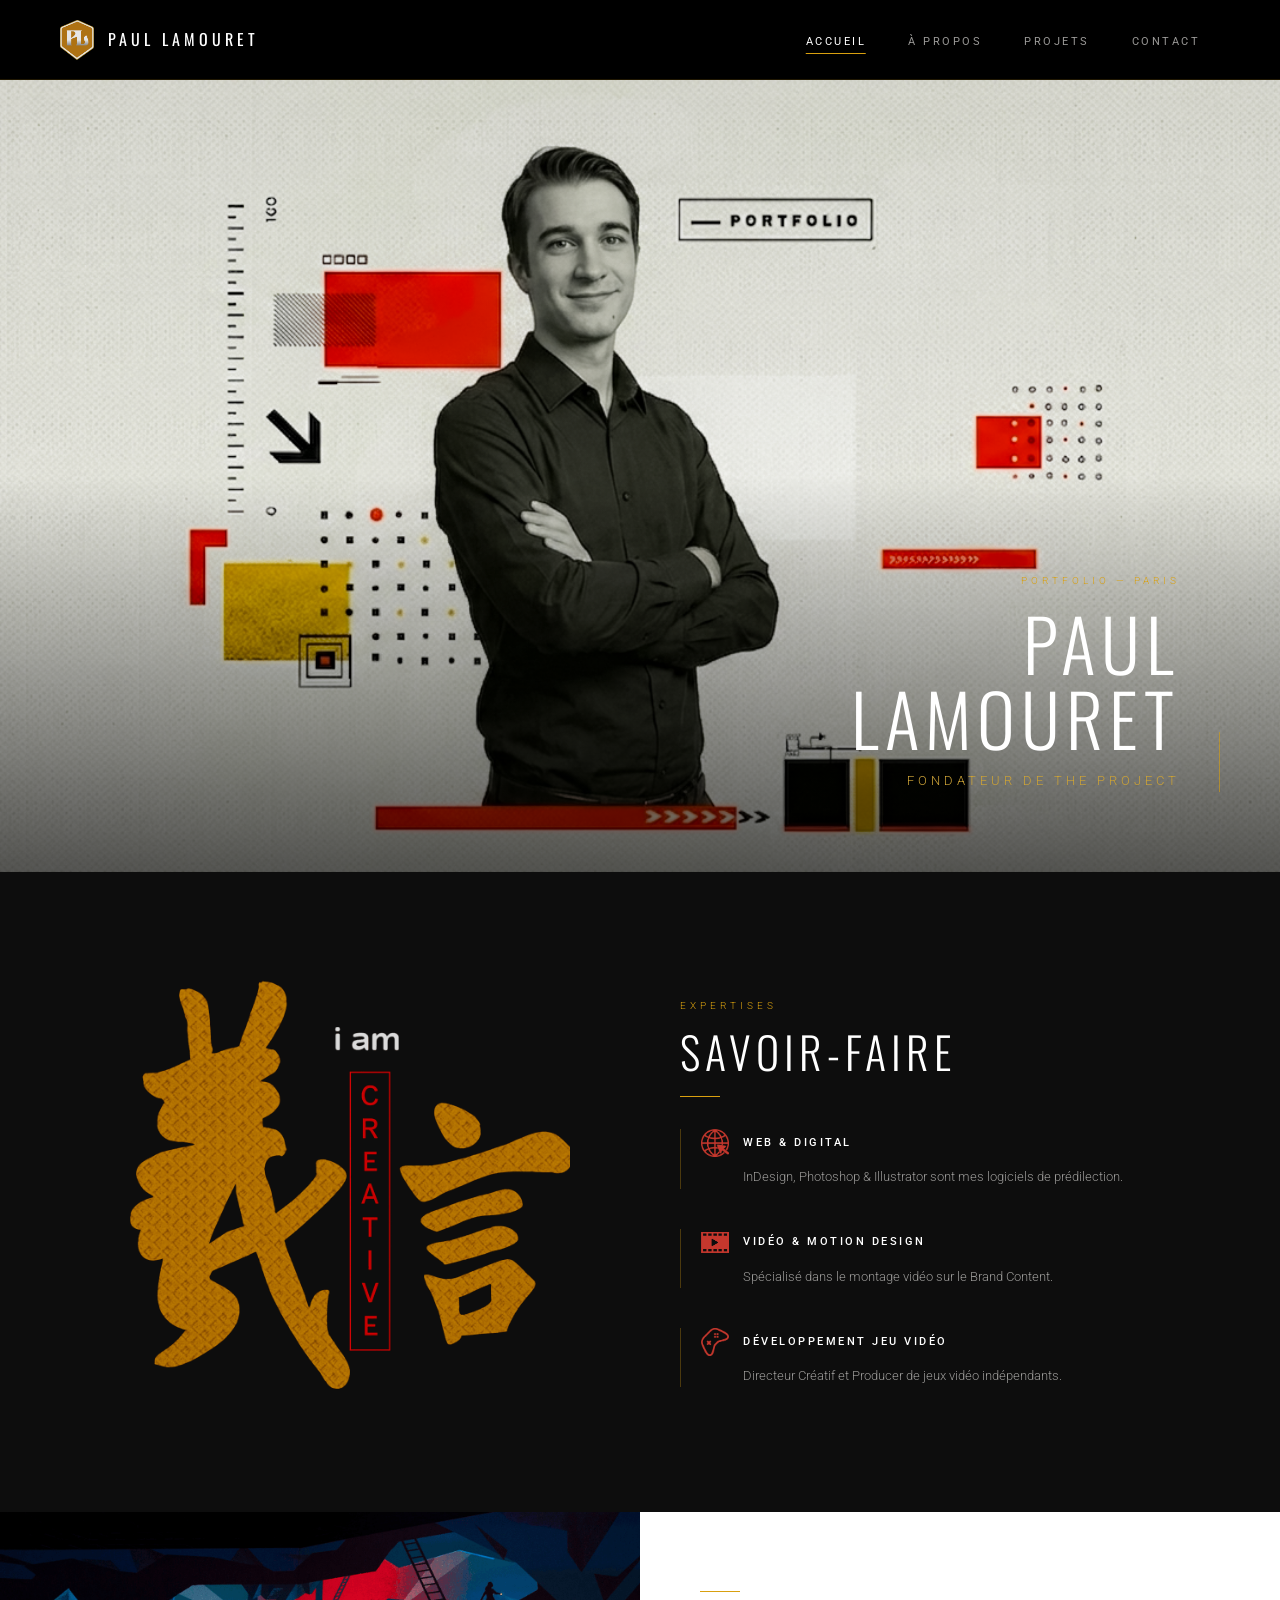
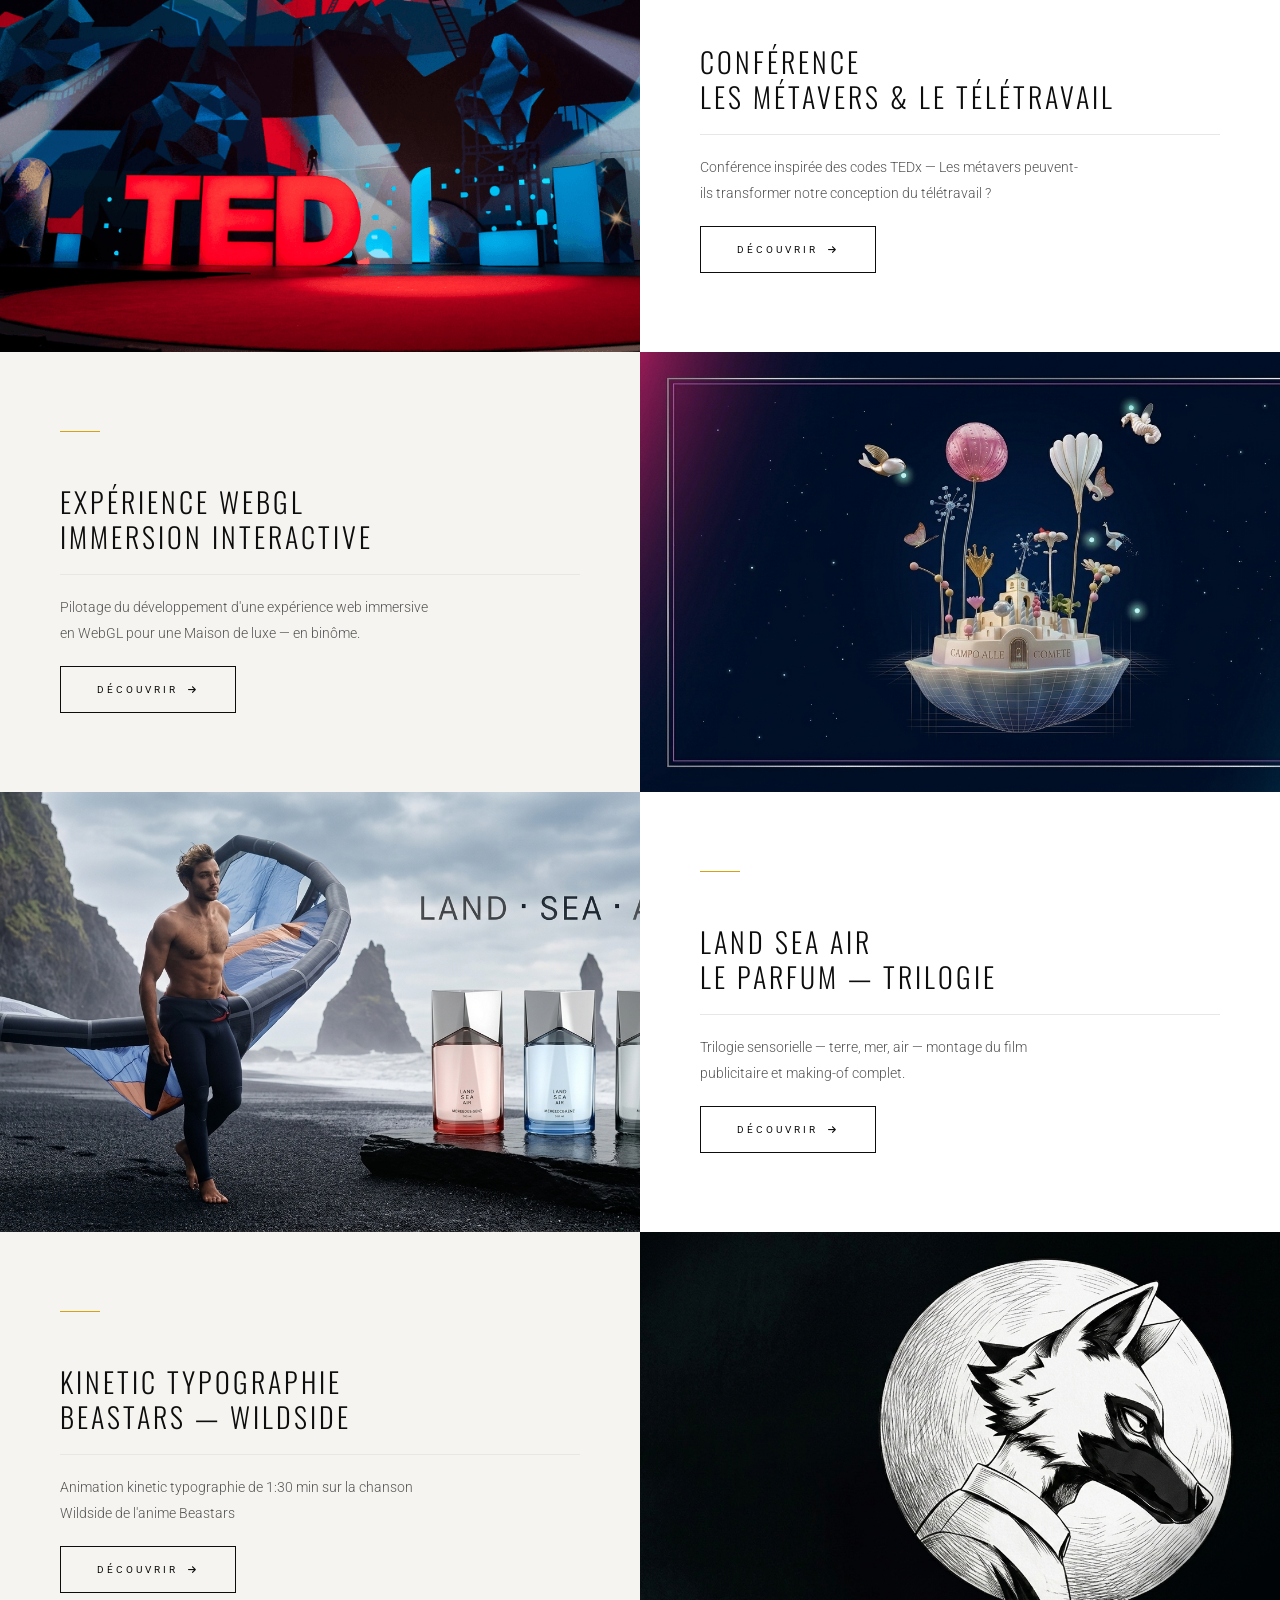
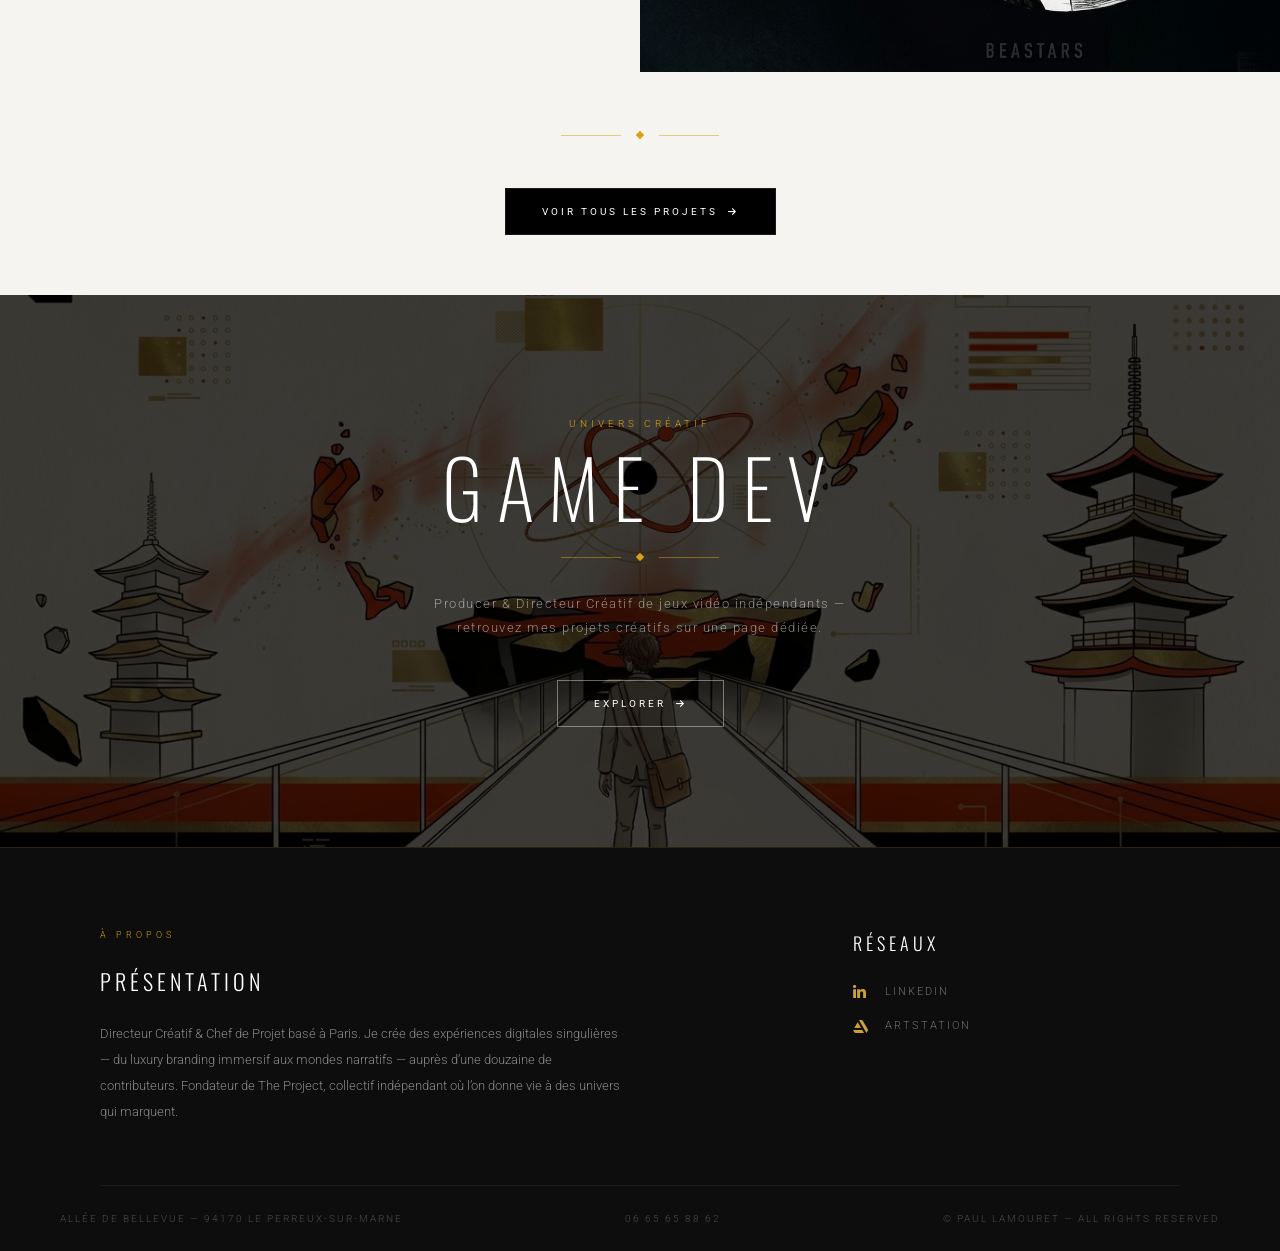
==== commit 54cd0bff: "MAJ CSS" ====
--- a/index.html
+++ b/index.html
@@ -167,12 +167,12 @@
       var section   = document.createElement('section');
       section.className   = 'section';
       section.style.padding = '0';
+      section.style.overflow = 'hidden';
 
       section.innerHTML =
         '<div class="project-row' + (isReverse ? ' reverse' : '') + '">' +
           '<div class="project-image project-image-link"' +
-               ' style="background-image:url(\'' + project.heroImage + '\');' +
-                        (isReverse ? ' background-position:left center;' : '') + '"' +
+               ' style="background-image:url(\'' + project.heroImage + '\'); background-position:left center;"' +
                ' data-href="project-detail.html?id=' + project.id + '"' +
                ' role="link" tabindex="0"' +
                ' aria-label="Voir le projet ' + project.title + '">' +
--- a/css/style.css
+++ b/css/style.css
@@ -38,6 +38,7 @@
   background: var(--white);
   line-height: 1.7;
   -webkit-font-smoothing: antialiased;
+  overflow-x: hidden;
 }
 img { max-width: 100%; display: block; }
 a { text-decoration: none; color: inherit; }
@@ -427,6 +428,8 @@
   grid-template-columns: 1fr 1fr;
   gap: 0;
   align-items: stretch;
+  max-width: 100%;
+  margin: 0 auto;
 }
 
 /* Alternance : image à droite */
@@ -435,7 +438,7 @@
 
 .project-image {
   background-size: cover;
-  background-position: center;
+  background-position: left center;
   background-repeat: no-repeat;
   min-height: 440px;
   position: relative;
@@ -504,6 +507,7 @@
    ============================================= */
 .about-wrapper {
   margin-top: var(--navbar-h);
+  margin-bottom: 60px;
   display: grid;
   grid-template-columns: 1fr;
   gap: 0;
@@ -657,7 +661,7 @@
 
 /* Section expertise : cards masonry */
 .about-expertise {
-  padding: 0 60px 40px;
+  padding: 0 60px 80px;
 }
 
 .about-expertise .section-title {
@@ -2015,7 +2019,7 @@
   .timeline-item-pro { padding-left: 20px; }
   .timeline-item-pro::before { left: -22px; }
   .about-separator { margin: 30px 24px; }
-  .about-expertise { padding: 0 24px 30px; }
+  .about-expertise { padding: 0 24px 50px; }
   .expertise-list { grid-template-columns: 1fr; gap: 16px; }
   .expertise-block { padding: 28px; }
 
@@ -2059,12 +2063,27 @@
   .timeline-item-pro { padding-left: 18px; }
   .timeline-item-pro::before { left: -20px; }
   .about-separator { margin: 25px 16px; }
-  .about-expertise { padding: 0 16px 25px; }
+  .about-expertise { padding: 0 16px 50px; }
   .about-expertise .section-title { font-size: 24px; }
   .expertise-list { gap: 16px; }
   .expertise-block { padding: 22px; }
 
-  .filter-btn    { padding: 10px 12px; font-size: 9px; letter-spacing: 2px; }
+  /* Filter buttons — improve touch target to meet Apple guidelines (44x44px minimum) */
+  .filter-btn {
+    padding: 12px 14px;
+    font-size: 9px;
+    letter-spacing: 2px;
+    min-height: 44px;
+    display: flex;
+    align-items: center;
+    justify-content: center;
+  }
+}
+
+/* Landscape mode optimization — reduce hero height when viewport height < 500px */
+@media (max-height: 500px) {
+  .hero { min-height: 45vh; }
+  .detail-hero { height: 50vh; }
 }
 
 /* ===== RETOUR EN HAUT ===== */
@@ -2094,3 +2113,11 @@
   pointer-events: auto;
 }
 #back-to-top:hover { background: var(--gold-dark); }
+
+/* Mobile optimization — reduce spacing to avoid overlap with footer */
+@media (max-width: 600px) {
+  #back-to-top {
+    bottom: 16px;
+    right: 16px;
+  }
+}
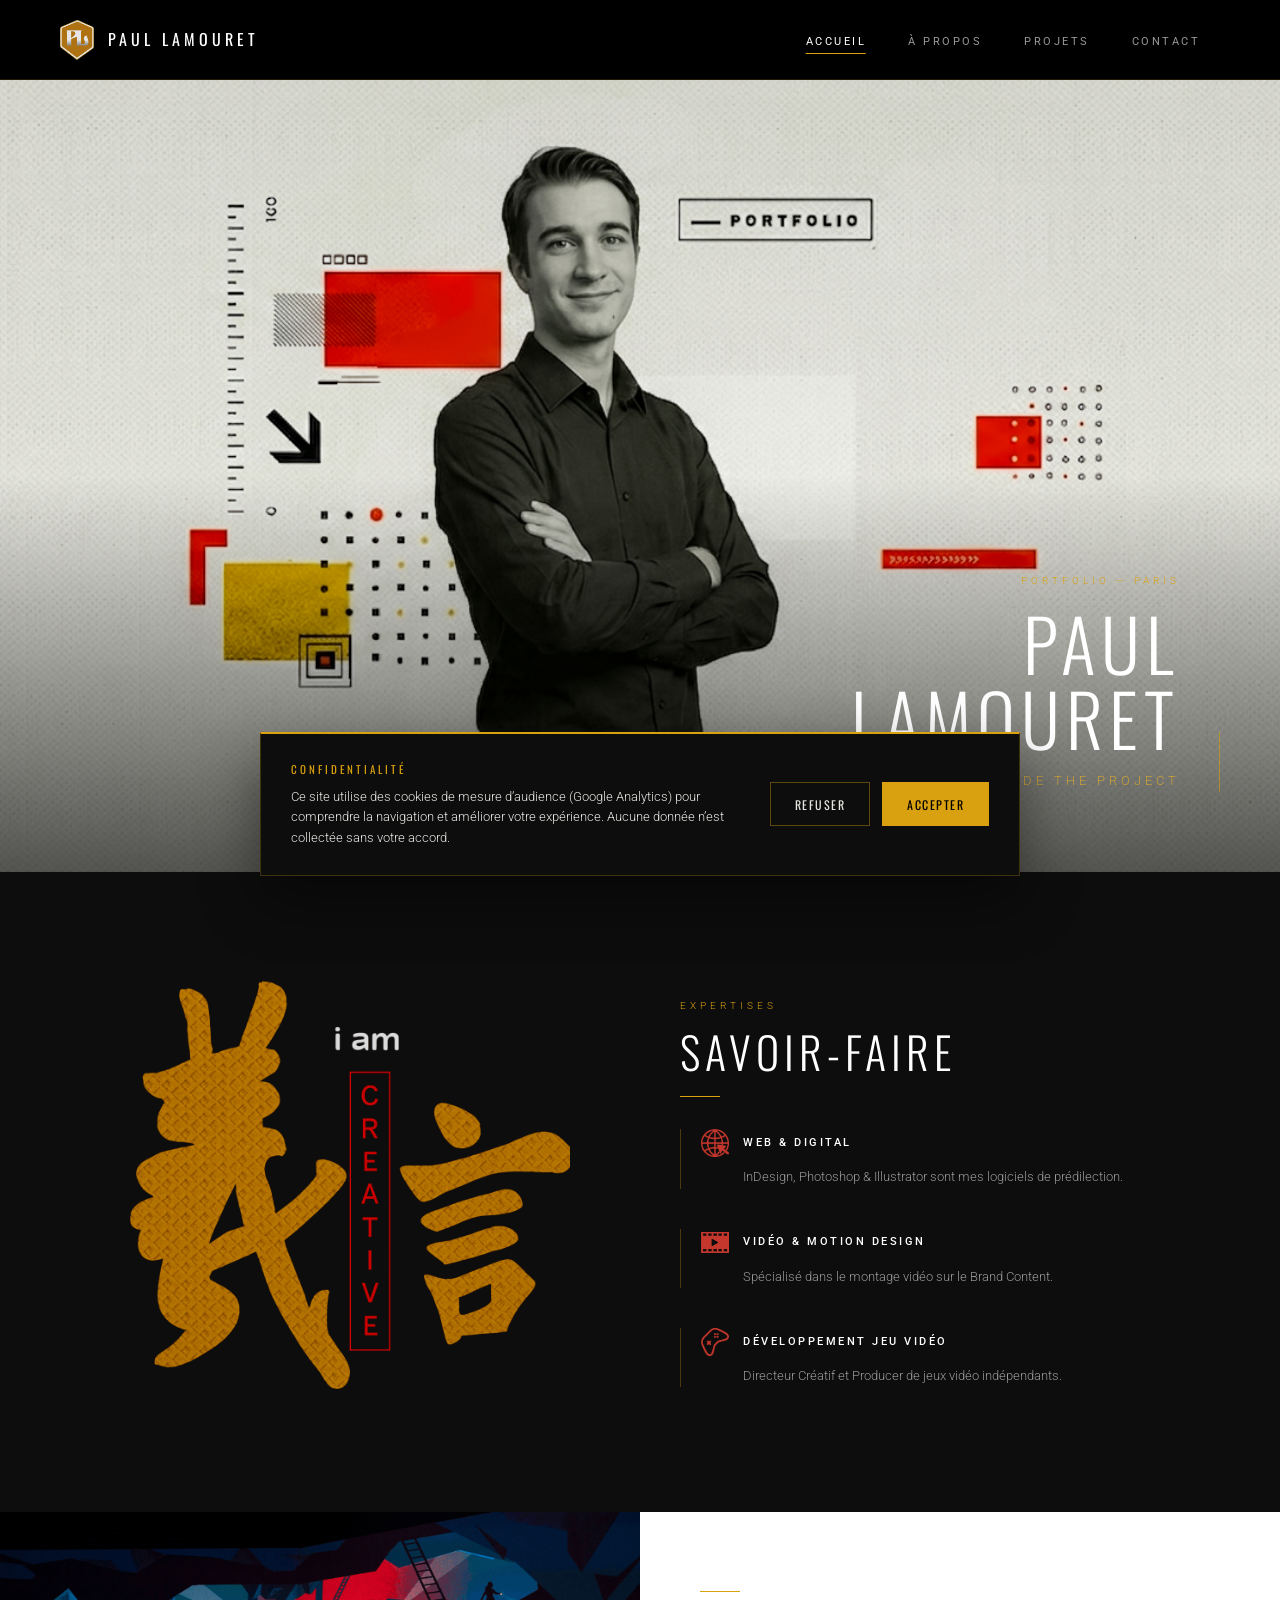
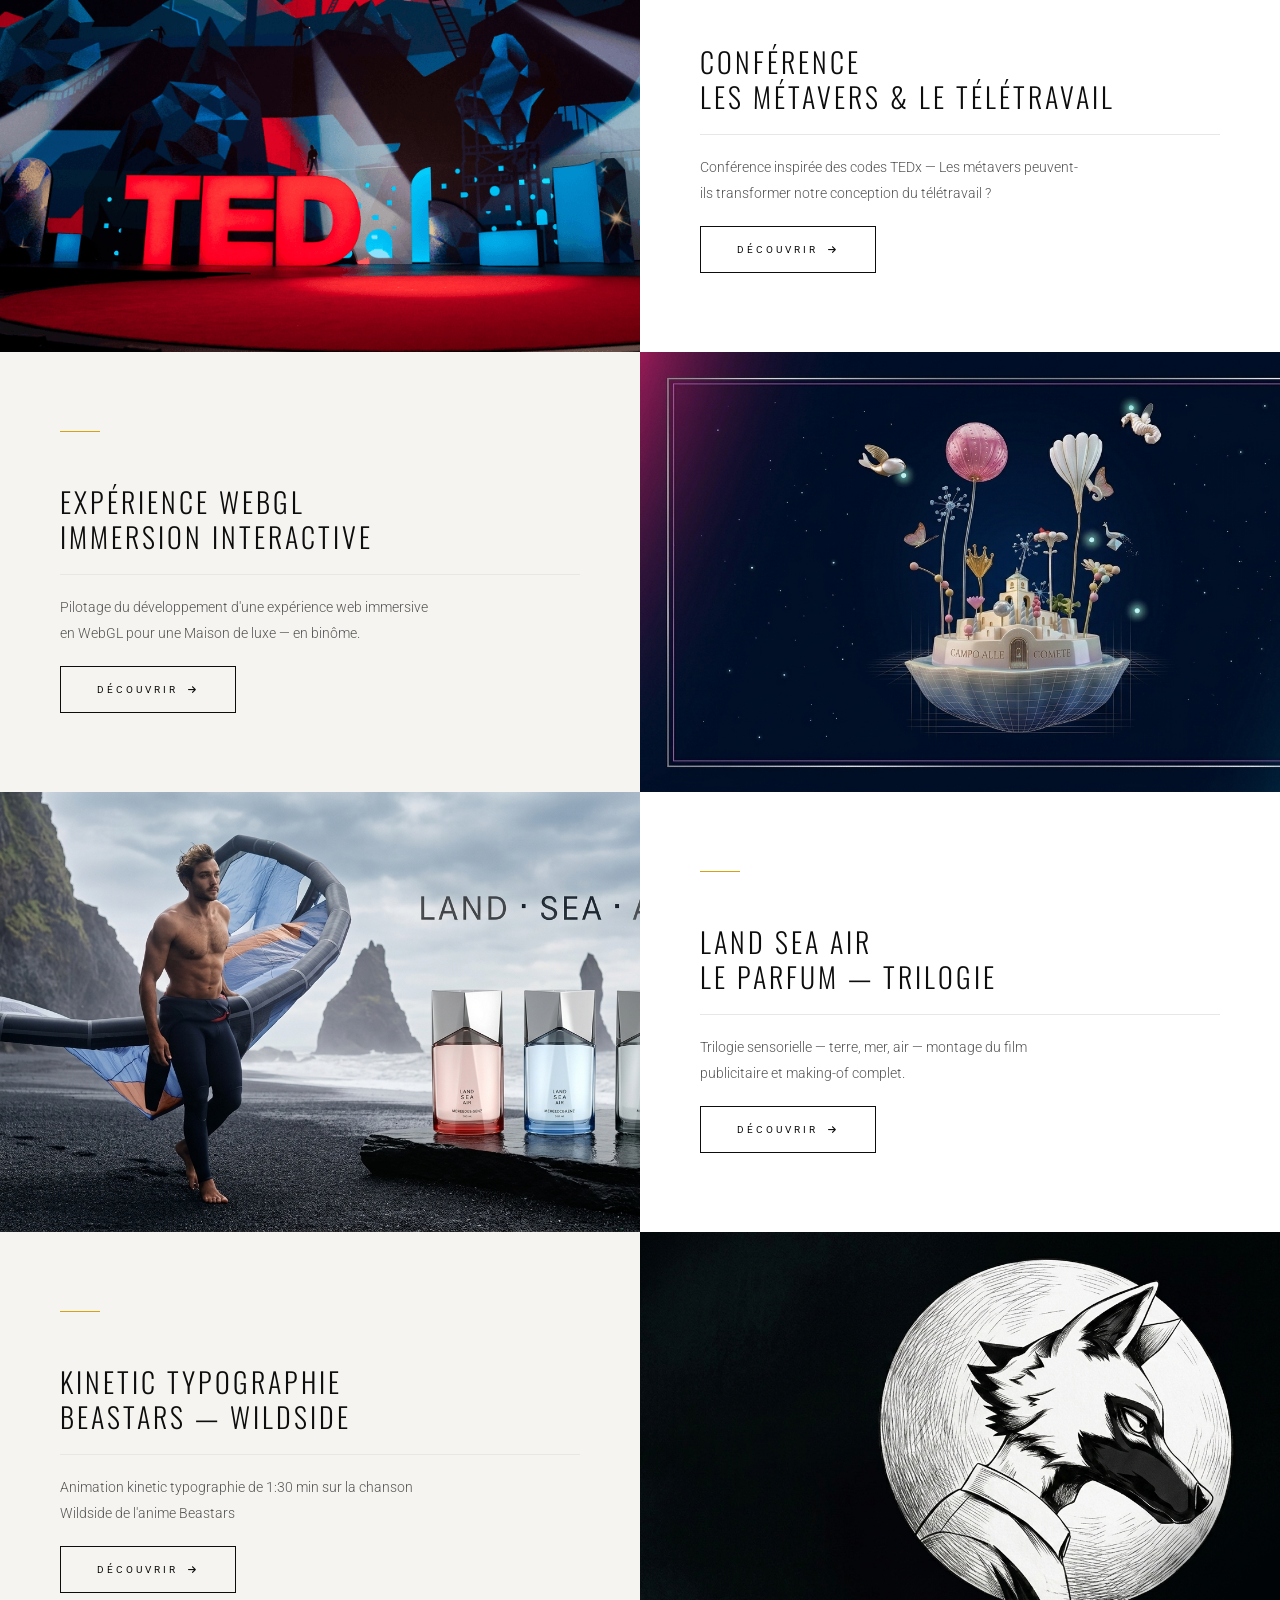
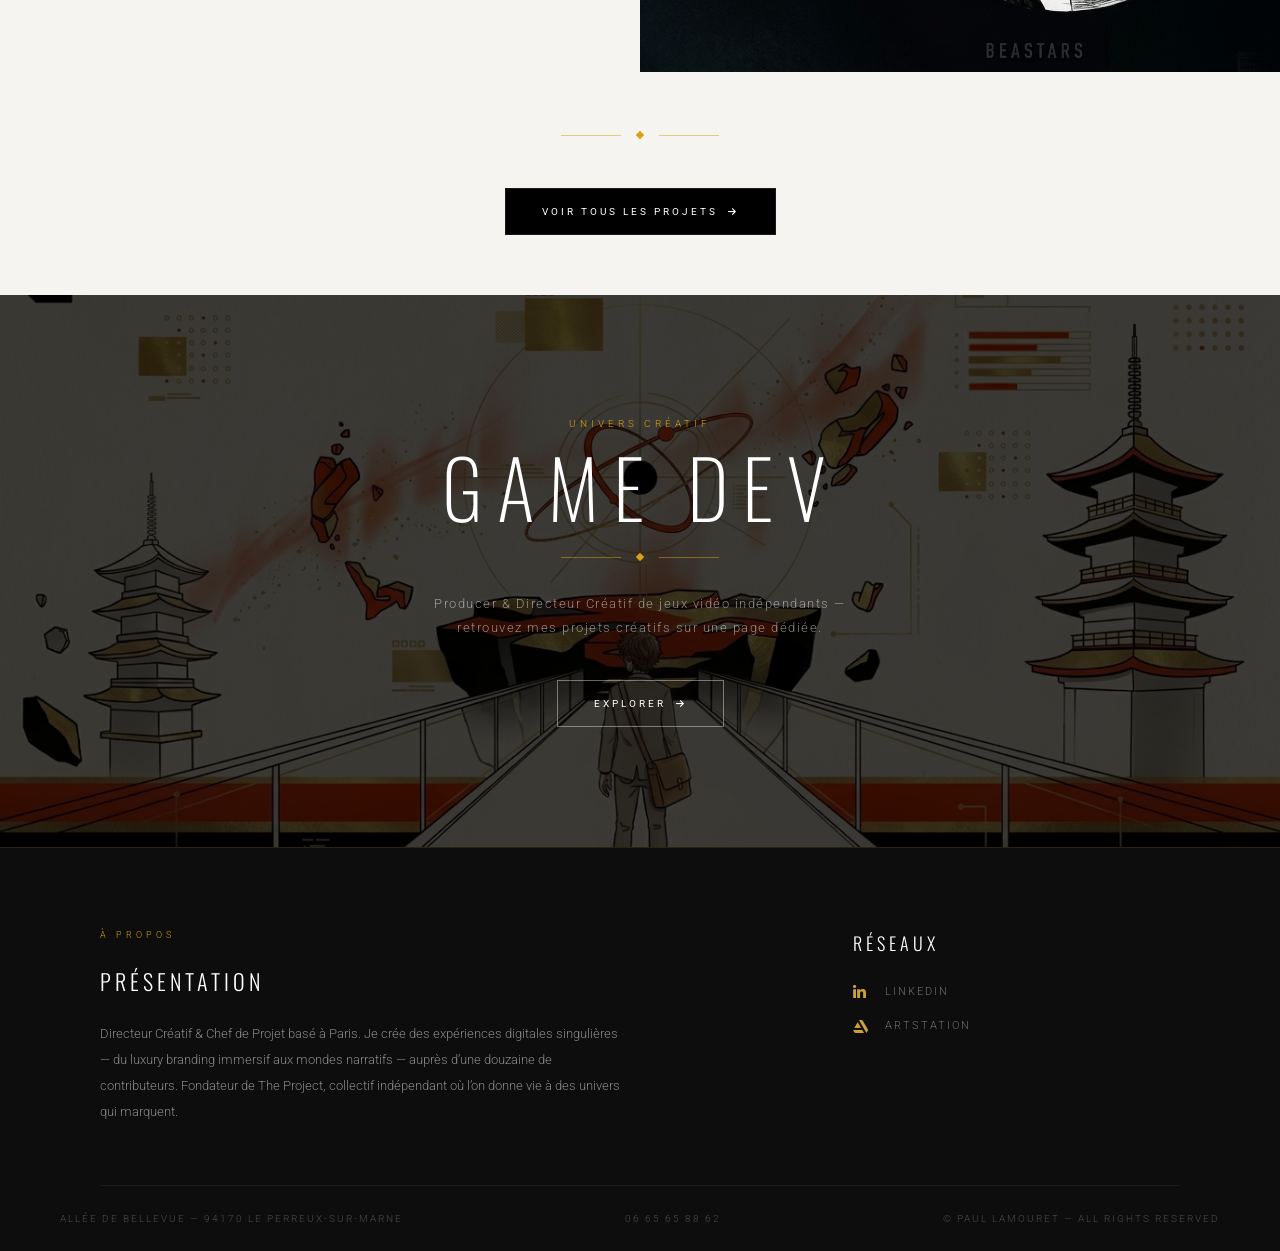
==== commit 1c30f595: "feat: ajout données structurées Schema.org + bannière consentement RGPD Schema.org (rich snippets & " ====
--- a/index.html
+++ b/index.html
@@ -6,6 +6,31 @@
   <title>Paul Lamouret | Directeur Créatif & Chef de Projet — Paris</title>
   <meta name="description" content="Portfolio de Paul Lamouret, Directeur Créatif & Chef de Projet basé à Paris. Projets digitaux, luxury branding, motion design et jeux vidéo narratifs indépendants.">
   <link rel="canonical" href="https://www.paul-lamouret.fr/">
+  <!-- Google tag (gtag.js) — Consent Mode v2 (RGPD / CNIL) -->
+  <script async src="https://www.googletagmanager.com/gtag/js?id=G-K46004C3VR"></script>
+  <script>
+  window.dataLayer = window.dataLayer || [];
+  function gtag(){dataLayer.push(arguments);}
+
+  // Consentement REFUSÉ par défaut : aucun cookie de mesure d'audience avant accord explicite
+  gtag('consent', 'default', {
+    'ad_storage': 'denied',
+    'ad_user_data': 'denied',
+    'ad_personalization': 'denied',
+    'analytics_storage': 'denied',
+    'wait_for_update': 500
+  });
+
+  // Restaure un consentement déjà accordé lors d'une visite précédente
+  try {
+    if (localStorage.getItem('cookieConsent') === 'granted') {
+      gtag('consent', 'update', { 'analytics_storage': 'granted' });
+    }
+  } catch (e) {}
+
+  gtag('js', new Date());
+  gtag('config', 'G-K46004C3VR', { 'anonymize_ip': true });
+  </script>
   <!-- Open Graph -->
   <meta property="og:type"        content="website">
   <meta property="og:url"         content="https://www.paul-lamouret.fr/">
@@ -23,26 +48,118 @@
   <link href="https://fonts.googleapis.com/css2?family=Oswald:wght@200;300;400;600&family=Roboto:wght@100;300;400;500&display=swap" rel="stylesheet">
   <link rel="stylesheet" href="https://cdnjs.cloudflare.com/ajax/libs/font-awesome/6.5.0/css/all.min.css">
   <link rel="stylesheet" href="./css/style.css?v=1.0">
-  <!-- Schema.org Person -->
+  <!-- Schema.org — Graphe principal (WebSite + Person + Organization) -->
   <script type="application/ld+json">
   {
     "@context": "https://schema.org",
-    "@type": "Person",
-    "name": "Paul Lamouret",
-    "jobTitle": "Directeur Créatif & Chef de Projet",
-    "url": "https://www.paul-lamouret.fr",
-    "sameAs": [
-      "https://fr.linkedin.com/in/paul-lamouret-89ba94174",
-      "https://www.artstation.com/kenji-ashirogy"
-    ],
-    "address": {
-      "@type": "PostalAddress",
-      "addressLocality": "Le Perreux-sur-Marne",
-      "postalCode": "94170",
-      "addressCountry": "FR"
-    },
-    "email": "loky.jason@gmail.com",
-    "telephone": "+33665658862"
+    "@graph": [
+      {
+        "@type": "WebSite",
+        "@id": "https://www.paul-lamouret.fr/#website",
+        "url": "https://www.paul-lamouret.fr/",
+        "name": "Paul Lamouret — Portfolio",
+        "description": "Portfolio de Paul Lamouret, Directeur Créatif & Chef de Projet basé à Paris.",
+        "inLanguage": "fr-FR",
+        "publisher": { "@id": "https://www.paul-lamouret.fr/#paul" }
+      },
+      {
+        "@type": "Person",
+        "@id": "https://www.paul-lamouret.fr/#paul",
+        "name": "Paul Lamouret",
+        "givenName": "Paul",
+        "familyName": "Lamouret",
+        "jobTitle": "Directeur Créatif & Chef de Projet",
+        "url": "https://www.paul-lamouret.fr/",
+        "image": "https://www.paul-lamouret.fr/uploads/2023-seAy.png",
+        "description": "Directeur Créatif & Chef de Projet basé à Paris. Pilotage de projets digitaux, luxury branding, motion design et direction créative de jeux vidéo narratifs indépendants.",
+        "sameAs": [
+          "https://fr.linkedin.com/in/paul-lamouret-89ba94174",
+          "https://www.artstation.com/kenji-ashirogy"
+        ],
+        "knowsAbout": [
+          "Direction créative",
+          "Gestion de projet digital",
+          "Motion Design",
+          "UX/UI Design",
+          "Unreal Engine 5",
+          "WebGL",
+          "Game Design",
+          "Luxury Branding",
+          "Production audiovisuelle"
+        ],
+        "alumniOf": [
+          { "@type": "CollegeOrUniversity", "name": "ICAN Design" },
+          { "@type": "CollegeOrUniversity", "name": "Digital Campus" }
+        ],
+        "worksFor": { "@id": "https://www.paul-lamouret.fr/#theproject" },
+        "address": {
+          "@type": "PostalAddress",
+          "addressLocality": "Le Perreux-sur-Marne",
+          "postalCode": "94170",
+          "addressCountry": "FR"
+        },
+        "email": "mailto:loky.jason@gmail.com",
+        "telephone": "+33665658862"
+      },
+      {
+        "@type": "Organization",
+        "@id": "https://www.paul-lamouret.fr/#theproject",
+        "name": "The Project",
+        "url": "https://www.asso-theproject.com/",
+        "foundingDate": "2018",
+        "founder": { "@id": "https://www.paul-lamouret.fr/#paul" },
+        "description": "Association loi 1901 dédiée au développement de jeux vidéo narratifs indépendants."
+      }
+    ]
+  }
+  </script>
+  <!-- Schema.org — FAQ (rich snippets & moteurs IA) -->
+  <script type="application/ld+json">
+  {
+    "@context": "https://schema.org",
+    "@type": "FAQPage",
+    "mainEntity": [
+      {
+        "@type": "Question",
+        "name": "Qui est Paul Lamouret ?",
+        "acceptedAnswer": {
+          "@type": "Answer",
+          "text": "Paul Lamouret est Directeur Créatif & Chef de Projet basé à Paris. Il pilote des projets digitaux complexes — productions immersives 3D temps réel sous Unreal Engine pour des Maisons de luxe — et dirige la création de jeux vidéo narratifs indépendants au sein de l'association The Project."
+        }
+      },
+      {
+        "@type": "Question",
+        "name": "Quelles sont les expertises de Paul Lamouret ?",
+        "acceptedAnswer": {
+          "@type": "Answer",
+          "text": "Direction créative et leadership de production, UX/UI et Motion Design, luxury branding (horlogerie, beauté, WebGL immersif), storytelling et production audiovisuelle, ainsi que le game development sous Unreal Engine 5."
+        }
+      },
+      {
+        "@type": "Question",
+        "name": "Qu'est-ce que The Project ?",
+        "acceptedAnswer": {
+          "@type": "Answer",
+          "text": "The Project est une association loi 1901 fondée par Paul Lamouret en 2018, dédiée au développement de jeux vidéo narratifs indépendants. Paul y assure la direction créative, le game design et la production, en coordonnant une équipe d'une douzaine de contributeurs bénévoles."
+        }
+      },
+      {
+        "@type": "Question",
+        "name": "Quelle est la formation de Paul Lamouret ?",
+        "acceptedAnswer": {
+          "@type": "Answer",
+          "text": "Paul est titulaire d'un Mastère Chef de Projet Numérique RNCP Niveau 7 (ICAN Design) et d'un Bachelor Chef de Projet Web RNCP Niveau 6 (Digital Campus)."
+        }
+      },
+      {
+        "@type": "Question",
+        "name": "Comment contacter Paul Lamouret ?",
+        "acceptedAnswer": {
+          "@type": "Answer",
+          "text": "Vous pouvez contacter Paul Lamouret par e-mail à loky.jason@gmail.com ou via son profil LinkedIn. Il est basé en région parisienne (Le Perreux-sur-Marne, 94)."
+        }
+      }
+    ]
   }
   </script>
 </head>
--- a/css/style.css
+++ b/css/style.css
@@ -2121,3 +2121,116 @@
     right: 16px;
   }
 }
+
+/* =============================================
+   BANNIÈRE DE CONSENTEMENT (cookies / RGPD)
+   ============================================= */
+.consent-banner {
+  position: fixed;
+  left: 24px;
+  right: 24px;
+  bottom: 24px;
+  z-index: 3000;
+  max-width: 760px;
+  margin: 0 auto;
+  background: var(--off-black);
+  border: 1px solid rgba(217, 160, 15, 0.25);
+  border-top: 2px solid var(--gold);
+  box-shadow: 0 24px 60px rgba(0, 0, 0, 0.45);
+  padding: 26px 30px;
+  /* État caché : décalé vers le bas + transparent */
+  opacity: 0;
+  transform: translateY(24px);
+  pointer-events: none;
+  transition: opacity var(--speed) var(--ease),
+              transform var(--speed) var(--ease);
+}
+.consent-banner.visible {
+  opacity: 1;
+  transform: translateY(0);
+  pointer-events: auto;
+}
+
+.consent-inner {
+  display: flex;
+  align-items: center;
+  gap: 28px;
+}
+
+.consent-eyebrow {
+  display: block;
+  font-family: var(--font-display);
+  font-weight: 400;
+  font-size: 11px;
+  letter-spacing: 3px;
+  text-transform: uppercase;
+  color: var(--gold);
+  margin-bottom: 8px;
+}
+.consent-text {
+  font-family: var(--font-body);
+  font-weight: 300;
+  font-size: 13px;
+  line-height: 1.6;
+  color: var(--grey-light);
+  margin: 0;
+}
+
+.consent-actions {
+  display: flex;
+  gap: 12px;
+  flex-shrink: 0;
+}
+.consent-btn {
+  font-family: var(--font-display);
+  font-weight: 400;
+  font-size: 12px;
+  letter-spacing: 1.5px;
+  text-transform: uppercase;
+  padding: 12px 24px;
+  min-height: 44px;
+  cursor: pointer;
+  border: 1px solid var(--gold);
+  background: transparent;
+  transition: background var(--speed) var(--ease),
+              color var(--speed) var(--ease);
+  white-space: nowrap;
+}
+.consent-btn-refuse {
+  color: var(--grey-light);
+  border-color: rgba(217, 160, 15, 0.4);
+}
+.consent-btn-refuse:hover {
+  color: var(--white);
+  border-color: var(--gold);
+}
+.consent-btn-accept {
+  color: var(--black);
+  background: var(--gold);
+}
+.consent-btn-accept:hover {
+  background: var(--gold-dark);
+  color: var(--white);
+}
+
+/* ----- Mobile : empilement vertical ----- */
+@media (max-width: 600px) {
+  .consent-banner {
+    left: 12px;
+    right: 12px;
+    bottom: 12px;
+    padding: 22px 20px;
+  }
+  .consent-inner {
+    flex-direction: column;
+    align-items: stretch;
+    gap: 20px;
+  }
+  .consent-actions {
+    justify-content: stretch;
+  }
+  .consent-btn {
+    flex: 1;
+    text-align: center;
+  }
+}
